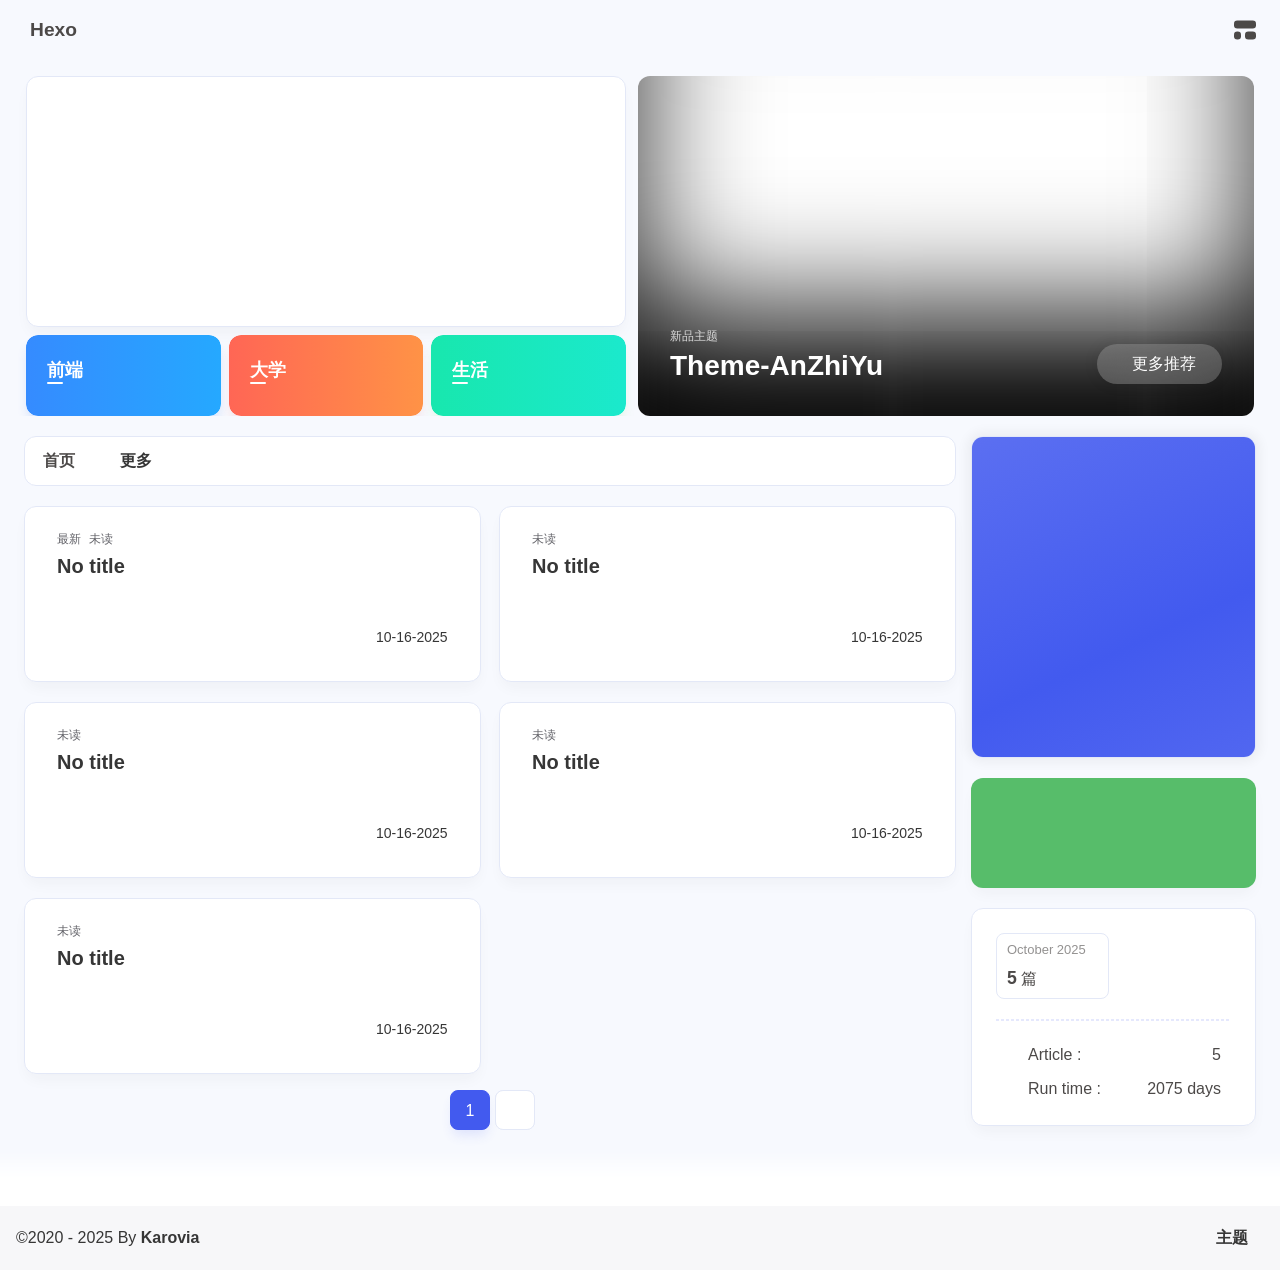
==== index.html @ 2fe18205 "Site updated: 2025-10-16 21:02:47" ====
<!DOCTYPE html><html lang="en" data-theme="light"><head><meta charset="UTF-8"><meta http-equiv="X-UA-Compatible" content="IE=edge"><meta name="viewport" content="width=device-width, initial-scale=1.0, user-scalable=no"><title>Hexo</title><meta name="author" content="Karovia"><meta name="copyright" content="Karovia"><meta name="format-detection" content="telephone=no"><meta name="theme-color" content="#f7f9fe"><meta name="mobile-web-app-capable" content="yes"><meta name="apple-touch-fullscreen" content="yes"><meta name="apple-mobile-web-app-title" content="Hexo"><meta name="application-name" content="Hexo"><meta name="apple-mobile-web-app-capable" content="yes"><meta name="apple-mobile-web-app-status-bar-style" content="#f7f9fe"><meta property="og:type" content="website"><meta property="og:title" content="Hexo"><meta property="og:url" content="http://example.com/index.html"><meta property="og:site_name" content="Hexo"><meta property="og:description"><meta property="og:locale" content="en"><meta property="og:image" content="https://bu.dusays.com/2023/04/27/64496e511b09c.jpg"><meta property="article:author" content="Karovia"><meta property="article:tag"><meta name="twitter:card" content="summary"><meta name="twitter:image" content="https://bu.dusays.com/2023/04/27/64496e511b09c.jpg"><meta name="description"><link rel="shortcut icon" href="/favicon.ico"><link rel="canonical" href="http://example.com/"><link rel="preconnect" href="//cdn.cbd.int"/><meta name="google-site-verification" content="xxx"/><meta name="baidu-site-verification" content="code-xxx"/><meta name="msvalidate.01" content="xxx"/><link rel="stylesheet" href="/css/index.css"><link rel="stylesheet" href="https://cdn.cbd.int/node-snackbar@0.1.16/dist/snackbar.min.css" media="print" onload="this.media='all'"><link rel="stylesheet" href="https://cdn.cbd.int/@fancyapps/ui@5.0.28/dist/fancybox/fancybox.css" media="print" onload="this.media='all'"><script>const GLOBAL_CONFIG = {
  linkPageTop: undefined,
  peoplecanvas: {"enable":true,"img":"https://upload-bbs.miyoushe.com/upload/2024/07/27/125766904/ba62475f396df9de3316a08ed9e65d86_5680958632268053399..png"},
  postHeadAiDescription: {"enable":true,"gptName":"AnZhiYu","mode":"local","switchBtn":false,"btnLink":"https://afdian.net/item/886a79d4db6711eda42a52540025c377","randomNum":3,"basicWordCount":1000,"key":"xxxx","Referer":"https://xx.xx/"},
  diytitle: {"enable":true,"leaveTitle":"w(ﾟДﾟ)w 不要走！再看看嘛！","backTitle":"♪(^∇^*)欢迎肥来！"},
  LA51: undefined,
  greetingBox: undefined,
  twikooEnvId: '',
  commentBarrageConfig:undefined,
  music_page_default: "nav_music",
  root: '/',
  preloader: {"source":3},
  friends_vue_info: undefined,
  navMusic: true,
  mainTone: undefined,
  authorStatus: undefined,
  algolia: undefined,
  localSearch: undefined,
  translate: {"defaultEncoding":2,"translateDelay":0,"msgToTraditionalChinese":"繁","msgToSimplifiedChinese":"简","rightMenuMsgToTraditionalChinese":"转为繁体","rightMenuMsgToSimplifiedChinese":"转为简体"},
  noticeOutdate: undefined,
  highlight: {"plugin":"highlight.js","highlightCopy":true,"highlightLang":true,"highlightHeightLimit":330},
  copy: {
    success: 'Copy successfully',
    error: 'Copy error',
    noSupport: 'The browser does not support'
  },
  relativeDate: {
    homepage: false,
    simplehomepage: true,
    post: false
  },
  runtime: 'days',
  date_suffix: {
    just: 'Just',
    min: 'minutes ago',
    hour: 'hours ago',
    day: 'days ago',
    month: 'months ago'
  },
  copyright: {"copy":true,"copyrightEbable":false,"limitCount":50,"languages":{"author":"Author: Karovia","link":"Link: ","source":"Source: Hexo","info":"Copyright is owned by the author. For commercial reprints, please contact the author for authorization. For non-commercial reprints, please indicate the source.","copySuccess":"Copy success, copy and reprint please mark the address of this article"}},
  lightbox: 'fancybox',
  Snackbar: {"chs_to_cht":"Traditional Chinese Activated Manually","cht_to_chs":"Simplified Chinese Activated Manually","day_to_night":"Dark Mode Activated Manually","night_to_day":"Light Mode Activated Manually","bgLight":"#425AEF","bgDark":"#1f1f1f","position":"top-center"},
  source: {
    justifiedGallery: {
      js: 'https://cdn.cbd.int/flickr-justified-gallery@2.1.2/dist/fjGallery.min.js',
      css: 'https://cdn.cbd.int/flickr-justified-gallery@2.1.2/dist/fjGallery.css'
    }
  },
  isPhotoFigcaption: false,
  islazyload: true,
  isAnchor: false,
  shortcutKey: undefined,
  autoDarkmode: true
}</script><script id="config-diff">var GLOBAL_CONFIG_SITE = {
  configTitle: 'Hexo',
  title: 'Hexo',
  postAI: '',
  pageFillDescription: '',
  isPost: false,
  isHome: true,
  isHighlightShrink: false,
  isToc: false,
  postUpdate: '2025-10-16 21:02:41',
  postMainColor: '',
}</script><noscript><style type="text/css">
  #nav {
    opacity: 1
  }
  .justified-gallery img {
    opacity: 1
  }

  #recent-posts time,
  #post-meta time {
    display: inline !important
  }
</style></noscript><script>(win=>{
      win.saveToLocal = {
        set: (key, value, ttl) => {
          if (ttl === 0) return
          const now = Date.now()
          const expiry = now + ttl * 86400000
          const item = {
            value,
            expiry
          }
          localStorage.setItem(key, JSON.stringify(item))
        },
      
        get: key => {
          const itemStr = localStorage.getItem(key)
      
          if (!itemStr) {
            return undefined
          }
          const item = JSON.parse(itemStr)
          const now = Date.now()
      
          if (now > item.expiry) {
            localStorage.removeItem(key)
            return undefined
          }
          return item.value
        }
      }
    
      win.getScript = (url, attr = {}) => new Promise((resolve, reject) => {
        const script = document.createElement('script')
        script.src = url
        script.async = true
        script.onerror = reject
        script.onload = script.onreadystatechange = function() {
          const loadState = this.readyState
          if (loadState && loadState !== 'loaded' && loadState !== 'complete') return
          script.onload = script.onreadystatechange = null
          resolve()
        }

        Object.keys(attr).forEach(key => {
          script.setAttribute(key, attr[key])
        })

        document.head.appendChild(script)
      })
    
      win.getCSS = (url, id = false) => new Promise((resolve, reject) => {
        const link = document.createElement('link')
        link.rel = 'stylesheet'
        link.href = url
        if (id) link.id = id
        link.onerror = reject
        link.onload = link.onreadystatechange = function() {
          const loadState = this.readyState
          if (loadState && loadState !== 'loaded' && loadState !== 'complete') return
          link.onload = link.onreadystatechange = null
          resolve()
        }
        document.head.appendChild(link)
      })
    
      win.activateDarkMode = () => {
        document.documentElement.setAttribute('data-theme', 'dark')
        if (document.querySelector('meta[name="theme-color"]') !== null) {
          document.querySelector('meta[name="theme-color"]').setAttribute('content', '#18171d')
        }
      }
      win.activateLightMode = () => {
        document.documentElement.setAttribute('data-theme', 'light')
        if (document.querySelector('meta[name="theme-color"]') !== null) {
          document.querySelector('meta[name="theme-color"]').setAttribute('content', '#f7f9fe')
        }
      }
      const t = saveToLocal.get('theme')
    
          const isDarkMode = window.matchMedia('(prefers-color-scheme: dark)').matches
          const isLightMode = window.matchMedia('(prefers-color-scheme: light)').matches
          const isNotSpecified = window.matchMedia('(prefers-color-scheme: no-preference)').matches
          const hasNoSupport = !isDarkMode && !isLightMode && !isNotSpecified

          if (t === undefined) {
            if (isLightMode) activateLightMode()
            else if (isDarkMode) activateDarkMode()
            else if (isNotSpecified || hasNoSupport) {
              const now = new Date()
              const hour = now.getHours()
              const isNight = hour <= 6 || hour >= 18
              isNight ? activateDarkMode() : activateLightMode()
            }
            window.matchMedia('(prefers-color-scheme: dark)').addListener(e => {
              if (saveToLocal.get('theme') === undefined) {
                e.matches ? activateDarkMode() : activateLightMode()
              }
            })
          } else if (t === 'light') activateLightMode()
          else activateDarkMode()
        
      const asideStatus = saveToLocal.get('aside-status')
      if (asideStatus !== undefined) {
        if (asideStatus === 'hide') {
          document.documentElement.classList.add('hide-aside')
        } else {
          document.documentElement.classList.remove('hide-aside')
        }
      }
    
      const detectApple = () => {
        if(/iPad|iPhone|iPod|Macintosh/.test(navigator.userAgent)){
          document.documentElement.classList.add('apple')
        }
      }
      detectApple()
    })(window)</script><meta name="generator" content="Hexo 8.0.0"></head><body data-type="anzhiyu"><div id="web_bg"></div><div id="an_music_bg"></div><div id="loading-box" onclick="document.getElementById(&quot;loading-box&quot;).classList.add(&quot;loaded&quot;)"><div class="loading-bg"><img class="loading-img nolazyload" alt="加载头像" src="https://npm.elemecdn.com/anzhiyu-blog-static@1.0.4/img/avatar.jpg"/><div class="loading-image-dot"></div></div></div><script>const preloader = {
  endLoading: () => {
    document.getElementById('loading-box').classList.add("loaded");
  },
  initLoading: () => {
    document.getElementById('loading-box').classList.remove("loaded")
  }
}
window.addEventListener('load',()=> { preloader.endLoading() })
setTimeout(function(){preloader.endLoading();},10000)

if (true) {
  document.addEventListener('pjax:send', () => { preloader.initLoading() })
  document.addEventListener('pjax:complete', () => { preloader.endLoading() })
}</script><link rel="stylesheet" href="https://cdn.cbd.int/anzhiyu-theme-static@1.1.10/progress_bar/progress_bar.css"/><script async="async" src="https://cdn.cbd.int/pace-js@1.2.4/pace.min.js" data-pace-options="{ &quot;restartOnRequestAfter&quot;:false,&quot;eventLag&quot;:false}"></script><div class="page" id="body-wrap"><header class="not-top-img" id="page-header"><nav id="nav"><div id="nav-group"><span id="blog_name"><a id="site-name" href="/" accesskey="h"><div class="title">Hexo</div><i class="anzhiyufont anzhiyu-icon-house-chimney"></i></a></span><div class="mask-name-container"><div id="name-container"><a id="page-name" href="javascript:anzhiyu.scrollToDest(0, 500)">PAGE_NAME</a></div></div><div id="menus"></div><div id="nav-right"><div class="nav-button" id="randomPost_button"><a class="site-page" onclick="toRandomPost()" title="随机前往一个文章" href="javascript:void(0);"><i class="anzhiyufont anzhiyu-icon-dice"></i></a></div><input id="center-console" type="checkbox"/><label class="widget" for="center-console" title="中控台" onclick="anzhiyu.switchConsole();"><i class="left"></i><i class="widget center"></i><i class="widget right"></i></label><div id="console"><div class="console-card-group-reward"><ul class="reward-all console-card"><li class="reward-item"><a href="https://npm.elemecdn.com/anzhiyu-blog@1.1.6/img/post/common/qrcode-weichat.png" target="_blank"><img class="post-qr-code-img" alt="微信" src= "[data-uri]" onerror="this.onerror=null,this.src=&quot;/img/404.jpg&quot;" data-lazy-src="https://npm.elemecdn.com/anzhiyu-blog@1.1.6/img/post/common/qrcode-weichat.png"/></a><div class="post-qr-code-desc">微信</div></li><li class="reward-item"><a href="https://npm.elemecdn.com/anzhiyu-blog@1.1.6/img/post/common/qrcode-alipay.png" target="_blank"><img class="post-qr-code-img" alt="支付宝" src= "[data-uri]" onerror="this.onerror=null,this.src=&quot;/img/404.jpg&quot;" data-lazy-src="https://npm.elemecdn.com/anzhiyu-blog@1.1.6/img/post/common/qrcode-alipay.png"/></a><div class="post-qr-code-desc">支付宝</div></li></ul></div><div class="console-card-group"><div class="console-card-group-left"><div class="console-card" id="card-newest-comments"><div class="card-content"><div class="author-content-item-tips">互动</div><span class="author-content-item-title"> Newest Comments</span></div><div class="aside-list"><span>loading...</span></div></div></div><div class="console-card-group-right"><div class="console-card tags"><div class="card-content"><div class="author-content-item-tips">兴趣点</div><span class="author-content-item-title">寻找你感兴趣的领域</span></div></div><div class="console-card history"><div class="item-headline"><i class="anzhiyufont anzhiyu-icon-box-archiv"></i><span>文章</span></div><div class="card-archives"><div class="item-headline"><i class="anzhiyufont anzhiyu-icon-archive"></i><span>Archives</span></div><ul class="card-archive-list"><li class="card-archive-list-item"><a class="card-archive-list-link" href="/archives/2025/10/"><span class="card-archive-list-date">October 2025</span><div class="card-archive-list-count-group"><span class="card-archive-list-count">5</span><span>篇</span></div></a></li></ul></div><hr/></div></div></div><div class="button-group"><div class="console-btn-item"><a class="darkmode_switchbutton" title="显示模式切换" href="javascript:void(0);"><i class="anzhiyufont anzhiyu-icon-moon"></i></a></div><div class="console-btn-item" id="consoleHideAside" onclick="anzhiyu.hideAsideBtn()" title="边栏显示控制"><a class="asideSwitch"><i class="anzhiyufont anzhiyu-icon-arrows-left-right"></i></a></div><div class="console-btn-item" id="consoleMusic" onclick="anzhiyu.musicToggle()" title="音乐开关"><a class="music-switch"><i class="anzhiyufont anzhiyu-icon-music"></i></a></div></div><div class="console-mask" onclick="anzhiyu.hideConsole()" href="javascript:void(0);"></div></div><div class="nav-button" id="nav-totop"><a class="totopbtn" href="javascript:void(0);"><i class="anzhiyufont anzhiyu-icon-arrow-up"></i><span id="percent" onclick="anzhiyu.scrollToDest(0,500)">0</span></a></div><div id="toggle-menu"><a class="site-page" href="javascript:void(0);" title="切换"><i class="anzhiyufont anzhiyu-icon-bars"></i></a></div></div></div></nav></header><main id="blog-container"><div id="home_top"><div class="swiper_container_card" style="height: auto;width: 100%"><div id="bannerGroup"><div id="random-banner"><canvas id="peoplecanvas"></canvas><a id="random-hover" href="javascript:toRandomPost()"><i class="anzhiyufont anzhiyu-icon-paper-plane"></i><div class="bannerText">随便逛逛<i class="anzhiyufont anzhiyu-icon-arrow-right"></i></div></a></div><div class="categoryGroup"><div class="categoryItem" style="box-shadow:var(--anzhiyu-shadow-blue)"><a class="categoryButton blue" href="/categories/%E5%89%8D%E7%AB%AF%E5%BC%80%E5%8F%91/"><span class="categoryButtonText">前端</span><i class="anzhiyufont anzhiyu-icon-dove"></i></a></div><div class="categoryItem" style="box-shadow:var(--anzhiyu-shadow-red)"><a class="categoryButton red" href="/categories/%E5%A4%A7%E5%AD%A6%E7%94%9F%E6%B6%AF/"><span class="categoryButtonText">大学</span><i class="anzhiyufont anzhiyu-icon-fire"></i></a></div><div class="categoryItem" style="box-shadow:var(--anzhiyu-shadow-green)"><a class="categoryButton green" href="/categories/%E7%94%9F%E6%B4%BB%E6%97%A5%E5%B8%B8/"><span class="categoryButtonText">生活</span><i class="anzhiyufont anzhiyu-icon-book"></i></a></div></div></div><div class="topGroup"><div class="recent-post-item" onclick="pjax.loadUrl(&quot;/2025/10/16/Linux%E5%91%BD%E4%BB%A4/&quot;)"><div class="post_cover left_radius"><a href="2025/10/16/Linux命令/" title=""><span class="recent-post-top-text">荐</span><img class="post_bg" onerror="this.onerror=null;this.src='/img/404.jpg'" alt="cover"></a></div><div class="recent-post-info"><a class="article-title" href="2025/10/16/Linux命令/" title=""></a></div></div><div class="recent-post-item" onclick="pjax.loadUrl(&quot;/2025/10/16/Typora%E4%BD%BF%E7%94%A8%E6%8C%87%E5%8D%97%EF%BC%88Markdown%E8%AF%AD%E6%B3%95%EF%BC%89/&quot;)"><div class="post_cover left_radius"><a href="2025/10/16/Typora使用指南（Markdown语法）/" title=""><span class="recent-post-top-text">荐</span><img class="post_bg" onerror="this.onerror=null;this.src='/img/404.jpg'" alt="cover"></a></div><div class="recent-post-info"><a class="article-title" href="2025/10/16/Typora使用指南（Markdown语法）/" title=""></a></div></div><div class="recent-post-item" onclick="pjax.loadUrl(&quot;/2025/10/16/git%E7%9A%84%E4%BD%BF%E7%94%A8/&quot;)"><div class="post_cover left_radius"><a href="2025/10/16/git的使用/" title=""><span class="recent-post-top-text">荐</span><img class="post_bg" onerror="this.onerror=null;this.src='/img/404.jpg'" alt="cover"></a></div><div class="recent-post-info"><a class="article-title" href="2025/10/16/git的使用/" title=""></a></div></div><div class="recent-post-item" onclick="pjax.loadUrl(&quot;/2025/10/16/Win11%20%E5%AE%89%E8%A3%85%20WSL%20%E5%92%8C%20Ubuntu%E6%97%B6%E8%B8%A9%E7%9A%84%E5%9D%91/&quot;)"><div class="post_cover left_radius"><a href="2025/10/16/Win11 安装 WSL 和 Ubuntu时踩的坑/" title=""><span class="recent-post-top-text">荐</span><img class="post_bg" onerror="this.onerror=null;this.src='/img/404.jpg'" alt="cover"></a></div><div class="recent-post-info"><a class="article-title" href="2025/10/16/Win11 安装 WSL 和 Ubuntu时踩的坑/" title=""></a></div></div><div class="recent-post-item" onclick="pjax.loadUrl(&quot;/2025/10/16/%E4%BB%A3%E7%90%86%E5%92%8C%E8%B0%B7%E6%AD%8C%E8%B4%A6%E5%8F%B7%E6%B3%A8%E5%86%8C/&quot;)"><div class="post_cover left_radius"><a href="2025/10/16/代理和谷歌账号注册/" title=""><span class="recent-post-top-text">荐</span><img class="post_bg" onerror="this.onerror=null;this.src='/img/404.jpg'" alt="cover"></a></div><div class="recent-post-info"><a class="article-title" href="2025/10/16/代理和谷歌账号注册/" title=""></a></div></div><a class="todayCard" id="todayCard" target="_blank" rel="noopener" href="https://docs.anheyu.com/" style="z-index: 1;"><div class="todayCard-info"><div class="todayCard-tips">新品主题</div><div class="todayCard-title">Theme-AnZhiYu</div></div><img class="todayCard-cover" src= "[data-uri]" onerror="this.onerror=null,this.src=&quot;/img/404.jpg&quot;" data-lazy-src="https://bu.dusays.com/2023/05/13/645fa3cf90d70.webp" onerror="this.onerror=null;this.src='/img/404.jpg'" alt="封面"><div class="banner-button-group"><div class="banner-button" onclick="event.stopPropagation();event.preventDefault();anzhiyu.hideTodayCard();"><i class="anzhiyufont anzhiyu-icon-arrow-circle-right"></i><span class="banner-button-text">更多推荐</span></div></div></a></div><link rel="stylesheet"></div></div><div class="layout" id="content-inner"><div class="recent-posts" id="recent-posts"><div id="categoryBar"><div class="category-bar" id="category-bar"><div id="catalog-bar"><div id="catalog-list"><div class="catalog-list-item" id="首页"><a href="/">首页</a></div></div><div class="category-bar-next" id="category-bar-next" onclick="anzhiyu.scrollCategoryBarToRight()"><i class="anzhiyufont anzhiyu-icon-angle-double-right"></i></div><a class="catalog-more" href="/categories/">更多</a></div></div></div><div class="recent-post-item lastestpost-item" onclick="pjax.loadUrl('/2025/10/16/%E4%BB%A3%E7%90%86%E5%92%8C%E8%B0%B7%E6%AD%8C%E8%B4%A6%E5%8F%B7%E6%B3%A8%E5%86%8C/')"><div class="recent-post-info no-cover"><div class="recent-post-info-top"><div class="recent-post-info-top-tips"><span class="newPost">最新</span><a class="unvisited-post" href="/2025/10/16/%E4%BB%A3%E7%90%86%E5%92%8C%E8%B0%B7%E6%AD%8C%E8%B4%A6%E5%8F%B7%E6%B3%A8%E5%86%8C/" title="No title">未读</a></div><a class="article-title" href="/2025/10/16/%E4%BB%A3%E7%90%86%E5%92%8C%E8%B0%B7%E6%AD%8C%E8%B4%A6%E5%8F%B7%E6%B3%A8%E5%86%8C/" title="No title">No title</a></div><div class="article-meta-wrap"><span class="post-meta-date"><i class="anzhiyufont anzhiyu-icon-calendar-days" style="font-size: 15px; display:none"></i><span class="article-meta-label">Created</span><time datetime="2025-10-16T06:54:33.301Z" title="Created 2025-10-16 14:54:33" time="2025-10-16 14:54:33">2025-10-16</time><time class="time_hidden" datetime="2025-10-16T07:04:25.660Z" title="Updated 2025-10-16 15:04:25" time="2025-10-16 15:04:25">2025-10-16</time></span></div><div class="content">
代理和谷歌账号注册

代理和谷歌账号注册如何使用代理
先打开丛雨云，注册完成之后点击商店
丛雨云链接
推荐购买几乎不限时间流量包
购买之后等一会，然后你会看到这个链接
先复制，后面有用
下载Clash VergeClash Verge下载
下载完成安装即可，版本选择这个

安装后打开

依次按照图中操作

把你丛雨云的订阅链接粘贴上去，点击保存就行，更新间隔设置5分钟，类型Remote
然后点开设置把系统代理打开（使用的时候打开，不用的时候关闭）

一定记得关，不然连不上网

用的时候订阅点一下，然后去代理选择节点就行，平时用点个自动选择就ok
谷歌账号注册注意谷歌账号注册的时候有一定概率发生中国手机号不可用的情况
本人建议注册的时候创建一个Gmail(谷歌邮箱)
Google

点这里注册，一步一步跟着来就行
</div></div></div><div class="recent-post-item" onclick="pjax.loadUrl('/2025/10/16/Win11%20%E5%AE%89%E8%A3%85%20WSL%20%E5%92%8C%20Ubuntu%E6%97%B6%E8%B8%A9%E7%9A%84%E5%9D%91/')"><div class="recent-post-info no-cover"><div class="recent-post-info-top"><div class="recent-post-info-top-tips"><a class="unvisited-post" href="/2025/10/16/Win11%20%E5%AE%89%E8%A3%85%20WSL%20%E5%92%8C%20Ubuntu%E6%97%B6%E8%B8%A9%E7%9A%84%E5%9D%91/" title="No title">未读</a></div><a class="article-title" href="/2025/10/16/Win11%20%E5%AE%89%E8%A3%85%20WSL%20%E5%92%8C%20Ubuntu%E6%97%B6%E8%B8%A9%E7%9A%84%E5%9D%91/" title="No title">No title</a></div><div class="article-meta-wrap"><span class="post-meta-date"><i class="anzhiyufont anzhiyu-icon-calendar-days" style="font-size: 15px; display:none"></i><span class="article-meta-label">Created</span><time datetime="2025-10-16T06:54:33.298Z" title="Created 2025-10-16 14:54:33" time="2025-10-16 14:54:33">2025-10-16</time><time class="time_hidden" datetime="2025-10-16T07:04:05.838Z" title="Updated 2025-10-16 15:04:05" time="2025-10-16 15:04:05">2025-10-16</time></span></div><div class="content">
win11安装WSL和Ubuntu时踩的坑

Win11 安装 WSL 和 Ubuntu时踩的坑WSL更新报错如果遇到 WSL 更新报错This Update only applies to machines with the Windows Subsystem for Linux
可参考以下文档

Ubuntu 密码忘记了或者没有设置密码1.首先关闭正在运行的Ubuntu或者是Powershell
2.再次打开Powershell 输入wsl -u root 以管理员身份登录Ubuntu
3.输入passwd 用户名并按照提示输入新密码并确认 
4.重启Powershell 输入wsl接着输入sudo su 输入密码检查是否可用

提示：第3步一定要输入用户名，不然会导致改密码无效
ubuntu的用户名首字母不能大写，大写会报错

[参考帖子](https://www.oryoy.com/news/jie-jue-windows-zi-xi-tong-ubuntu-wang-ji-mi-ma-wen-ti-zhong-zhi-bu-zhou-xiang-jie.html#:~:te ...</div></div></div><div class="recent-post-item" onclick="pjax.loadUrl('/2025/10/16/Typora%E4%BD%BF%E7%94%A8%E6%8C%87%E5%8D%97%EF%BC%88Markdown%E8%AF%AD%E6%B3%95%EF%BC%89/')"><div class="recent-post-info no-cover"><div class="recent-post-info-top"><div class="recent-post-info-top-tips"><a class="unvisited-post" href="/2025/10/16/Typora%E4%BD%BF%E7%94%A8%E6%8C%87%E5%8D%97%EF%BC%88Markdown%E8%AF%AD%E6%B3%95%EF%BC%89/" title="No title">未读</a></div><a class="article-title" href="/2025/10/16/Typora%E4%BD%BF%E7%94%A8%E6%8C%87%E5%8D%97%EF%BC%88Markdown%E8%AF%AD%E6%B3%95%EF%BC%89/" title="No title">No title</a></div><div class="article-meta-wrap"><span class="post-meta-date"><i class="anzhiyufont anzhiyu-icon-calendar-days" style="font-size: 15px; display:none"></i><span class="article-meta-label">Created</span><time datetime="2025-10-16T06:54:33.296Z" title="Created 2025-10-16 14:54:33" time="2025-10-16 14:54:33">2025-10-16</time><time class="time_hidden" datetime="2025-10-16T07:03:18.689Z" title="Updated 2025-10-16 15:03:18" time="2025-10-16 15:03:18">2025-10-16</time></span></div><div class="content">
Typora使用指南（Markdown语法)

Typora使用指南（Markdown语法）标题你可以使用#＋空格＋语句来达到标题的效果，#越多，字体越小，例如:
This is a testThis is a testThis is a testThis is a testThis is a testThis is a test最多使用6个#，6个以上就没有效果了，例如
####### This is a test
结尾按回车的时候没有任何效果
字体字体有三种，斜体，粗体，粗斜体,使用方法很简单，只需要在一段内容前后加上*或者_，前后各加一个代表斜体，各加两个代表粗体，各加三个代表粗斜体，当然你还可以通过快捷键快速使用它
   加粗的快捷键是Ctrl + B
   斜体的快捷键是Ctrl + I
换行Markdown有三种换行方式，分别是一下三种
1.直接在一句话后面敲两个空格
2.在两句话中间加上一个空行
3.如果你在编辑的时候，想让一行文字在显示的时候换行，就在中间加上&lt;br+&#x2F;&gt;(真正用的时候需要把加号去掉)
你好！我是XXX
引用Markdown中的引 ...</div></div></div><div class="recent-post-item" onclick="pjax.loadUrl('/2025/10/16/Linux%E5%91%BD%E4%BB%A4/')"><div class="recent-post-info no-cover"><div class="recent-post-info-top"><div class="recent-post-info-top-tips"><a class="unvisited-post" href="/2025/10/16/Linux%E5%91%BD%E4%BB%A4/" title="No title">未读</a></div><a class="article-title" href="/2025/10/16/Linux%E5%91%BD%E4%BB%A4/" title="No title">No title</a></div><div class="article-meta-wrap"><span class="post-meta-date"><i class="anzhiyufont anzhiyu-icon-calendar-days" style="font-size: 15px; display:none"></i><span class="article-meta-label">Created</span><time datetime="2025-10-16T06:54:33.294Z" title="Created 2025-10-16 14:54:33" time="2025-10-16 14:54:33">2025-10-16</time><time class="time_hidden" datetime="2025-10-16T07:02:02.023Z" title="Updated 2025-10-16 15:02:02" time="2025-10-16 15:02:02">2025-10-16</time></span></div><div class="content">
linux命令

Linux基本命令的使用与Shell脚本编程大纲
Linux命令

文件和目录操作命令
ls
cd
pwd


文本文件的阅读编辑命令
cat&#x2F;tail&#x2F;head
less&#x2F;more
nano&#x2F;vim


文件属性命令
file
whereis


打印命令
echo

shell脚本编程

第一部分：Linux基本命令ls作用:列出当前目录下的所有文件
ls的参数-l  列出文件属性 
-a 列出隐藏文件
-la 列出隐藏文件和属性
ll等于ls -l
cd作用：进入目录
语法:   进入目录  cd 目录名
​            返回上一级目录 cd ..
​            返回上级目录的上级目录 cd ..&#x2F;..
​            进入前一个目录 cd -
pwd作用:  打印当前路径
cat作用:  读取文本文件的内容
语法: cat 文件名

tips：在linux中可以按tap键自动补全内容
按小键盘上下键可以使用选择上一个命令

head作用:  读取文本文件的开头
语法: head ...</div></div></div><div class="recent-post-item" onclick="pjax.loadUrl('/2025/10/16/git%E7%9A%84%E4%BD%BF%E7%94%A8/')"><div class="recent-post-info no-cover"><div class="recent-post-info-top"><div class="recent-post-info-top-tips"><a class="unvisited-post" href="/2025/10/16/git%E7%9A%84%E4%BD%BF%E7%94%A8/" title="No title">未读</a></div><a class="article-title" href="/2025/10/16/git%E7%9A%84%E4%BD%BF%E7%94%A8/" title="No title">No title</a></div><div class="article-meta-wrap"><span class="post-meta-date"><i class="anzhiyufont anzhiyu-icon-calendar-days" style="font-size: 15px; display:none"></i><span class="article-meta-label">Created</span><time datetime="2025-10-16T06:54:33.292Z" title="Created 2025-10-16 14:54:33" time="2025-10-16 14:54:33">2025-10-16</time><time class="time_hidden" datetime="2025-10-16T07:01:34.779Z" title="Updated 2025-10-16 15:01:34" time="2025-10-16 15:01:34">2025-10-16</time></span></div><div class="content">
git的使用

Git的基本使用如何判断Git是否安装成功打开Windows Powershell输入 Git -v
如果出现版本号则Git 已经安装成功
Git的基本使用
先在gitee等平台建立一个新的仓库

本地创建一个仓库目录并在仓库目录下按shift+鼠标右键打开命令行

设置Git的全局账号

git config –global user.name “此处填你的Gitee用户名”
git config –global user.email “此处填你Gitee账号绑定的邮箱”


新建文件夹

mkdir 仓库名


进入文件夹

cd 仓库名


初始化文件夹

git init 


在这个文件夹下新建一个README.md文件

将该文件添加到git（此时只是添加，后面用命令推到Gitee）

git add README.md    ——这里也可以是其它文件名


提交文件

git commit -m “提交备注，可以随便写”


添加远程地址

git remote add origin 你仓库的地址


推送至Gitee

git push -u orig ...</div></div></div><nav id="pagination"><div class="pagination"><span class="page-number current">1</span><div class="toPageGroup"><input id="toPageText" oninput="value=value.replace(/[^0-9]/g,'')" maxlength="3" onkeyup="this.value=this.value.replace(/[^u4e00-u9fa5w]/g,'')" aria-label="toPage"><a id="toPageButton" onclick="anzhiyu.toPage()"><i class="anzhiyufont anzhiyu-icon-angles-right" style="font-weight: inherit; font-size: 1rem;"></i></a></div></div></nav></div><div class="aside-content" id="aside-content"><div class="card-widget card-info"><div class="card-content"><div class="author-info-avatar"><img class="avatar-img" src= "[data-uri]" onerror="this.onerror=null,this.src=&quot;/img/404.jpg&quot;" data-lazy-src="https://bu.dusays.com/2023/04/27/64496e511b09c.jpg" onerror="this.onerror=null;this.src='/img/friend_404.gif'" alt="avatar"/></div><div class="author-info__description"></div></div></div><div class="card-widget anzhiyu-right-widget" id="card-wechat" onclick="null"><div id="flip-wrapper"><div id="flip-content"><div class="face" style="background: url(https://bu.dusays.com/2023/01/13/63c02edf44033.png) center center / 100% no-repeat"></div><div class="back face" style="background: url(https://bu.dusays.com/2023/05/13/645fa415e8694.png) center center / 100% no-repeat"></div></div></div></div><div class="sticky_layout"><div class="card-widget"><div class="card-archives"><div class="item-headline"><i class="anzhiyufont anzhiyu-icon-archive"></i><span>Archives</span></div><ul class="card-archive-list"><li class="card-archive-list-item"><a class="card-archive-list-link" href="/archives/2025/10/"><span class="card-archive-list-date">October 2025</span><div class="card-archive-list-count-group"><span class="card-archive-list-count">5</span><span>篇</span></div></a></li></ul></div><hr/><div class="card-webinfo"><div class="item-headline"><i class="anzhiyufont anzhiyu-icon-chart-line"></i><span>Info</span></div><div class="webinfo"><div class="webinfo-item"><div class="webinfo-item-title"><i class="anzhiyufont anzhiyu-icon-file-lines"></i><div class="item-name">Article :</div></div><div class="item-count">5</div></div><div class="webinfo-item"><div class="webinfo-item-title"><i class="anzhiyufont anzhiyu-icon-stopwatch"></i><div class="item-name">Run time :</div></div><div class="item-count" id="runtimeshow" data-publishDate="2021-03-31T16:00:00.000Z"><i class="anzhiyufont anzhiyu-icon-spinner anzhiyu-spin"></i></div></div></div></div></div></div></div></div></main><footer id="footer"><div id="footer-wrap"></div><div id="footer-bar"><div class="footer-bar-links"><div class="footer-bar-left"><div id="footer-bar-tips"><div class="copyright">&copy;2020 - 2025 By <a class="footer-bar-link" href="/" title="Karovia" target="_blank">Karovia</a></div></div><div id="footer-type-tips"></div></div><div class="footer-bar-right"><a class="footer-bar-link" target="_blank" rel="noopener" href="https://github.com/anzhiyu-c/hexo-theme-anzhiyu" title="主题">主题</a></div></div></div></footer></div><div id="sidebar"><div id="menu-mask"></div><div id="sidebar-menus"><div class="sidebar-site-data site-data is-center"><a href="/archives/" title="archive"><div class="headline">Articles</div><div class="length-num">5</div></a><a href="/tags/" title="tag"><div class="headline">Tags</div><div class="length-num">0</div></a><a href="/categories/" title="category"><div class="headline">Categories</div><div class="length-num">0</div></a></div><span class="sidebar-menu-item-title">Function</span><div class="sidebar-menu-item"><a class="darkmode_switchbutton menu-child" href="javascript:void(0);" title="Display Mode"><i class="anzhiyufont anzhiyu-icon-circle-half-stroke"></i><span>Display Mode</span></a></div><div class="back-menu-list-groups"><div class="back-menu-list-group"><div class="back-menu-list-title">网页</div><div class="back-menu-list"><a class="back-menu-item" target="_blank" rel="noopener" href="https://hexo.anheyu.com/" title="博客"><img class="back-menu-item-icon" src= "[data-uri]" onerror="this.onerror=null,this.src=&quot;/img/404.jpg&quot;" data-lazy-src="/img/favicon.ico" alt="博客"/><span class="back-menu-item-text">博客</span></a></div></div><div class="back-menu-list-group"><div class="back-menu-list-title">项目</div><div class="back-menu-list"><a class="back-menu-item" target="_blank" rel="noopener" href="https://image.anheyu.com/" title="安知鱼图床"><img class="back-menu-item-icon" src= "[data-uri]" onerror="this.onerror=null,this.src=&quot;/img/404.jpg&quot;" data-lazy-src="https://image.anheyu.com/favicon.ico" alt="安知鱼图床"/><span class="back-menu-item-text">安知鱼图床</span></a></div></div></div><span class="sidebar-menu-item-title">标签</span></div></div><div id="rightside"><div id="rightside-config-hide"><button id="translateLink" type="button" title="Switch Between Traditional Chinese And Simplified Chinese">繁</button><button id="darkmode" type="button" title="Switch Between Light And Dark Mode"><i class="anzhiyufont anzhiyu-icon-circle-half-stroke"></i></button><button id="hide-aside-btn" type="button" title="Toggle between single-column and double-column"><i class="anzhiyufont anzhiyu-icon-arrows-left-right"></i></button></div><div id="rightside-config-show"><button id="rightside-config" type="button" title="Setting"><i class="anzhiyufont anzhiyu-icon-gear"></i></button><button id="go-up" type="button" title="Back To Top"><i class="anzhiyufont anzhiyu-icon-arrow-up"></i></button></div></div><div id="nav-music"><a id="nav-music-hoverTips" onclick="anzhiyu.musicToggle()" accesskey="m">播放音乐</a><div id="console-music-bg"></div><meting-js id="8152976493" server="netease" type="playlist" mutex="true" preload="none" theme="var(--anzhiyu-main)" data-lrctype="0" order="random" volume="0.7"></meting-js></div><div id="rightMenu"><div class="rightMenu-group rightMenu-small"><div class="rightMenu-item" id="menu-backward"><i class="anzhiyufont anzhiyu-icon-arrow-left"></i></div><div class="rightMenu-item" id="menu-forward"><i class="anzhiyufont anzhiyu-icon-arrow-right"></i></div><div class="rightMenu-item" id="menu-refresh"><i class="anzhiyufont anzhiyu-icon-arrow-rotate-right" style="font-size: 1rem;"></i></div><div class="rightMenu-item" id="menu-top"><i class="anzhiyufont anzhiyu-icon-arrow-up"></i></div></div><div class="rightMenu-group rightMenu-line rightMenuPlugin"><div class="rightMenu-item" id="menu-copytext"><i class="anzhiyufont anzhiyu-icon-copy"></i><span>复制选中文本</span></div><div class="rightMenu-item" id="menu-pastetext"><i class="anzhiyufont anzhiyu-icon-paste"></i><span>粘贴文本</span></div><a class="rightMenu-item" id="menu-commenttext"><i class="anzhiyufont anzhiyu-icon-comment-medical"></i><span>引用到评论</span></a><div class="rightMenu-item" id="menu-newwindow"><i class="anzhiyufont anzhiyu-icon-window-restore"></i><span>新窗口打开</span></div><div class="rightMenu-item" id="menu-copylink"><i class="anzhiyufont anzhiyu-icon-link"></i><span>复制链接地址</span></div><div class="rightMenu-item" id="menu-copyimg"><i class="anzhiyufont anzhiyu-icon-images"></i><span>复制此图片</span></div><div class="rightMenu-item" id="menu-downloadimg"><i class="anzhiyufont anzhiyu-icon-download"></i><span>下载此图片</span></div><div class="rightMenu-item" id="menu-newwindowimg"><i class="anzhiyufont anzhiyu-icon-window-restore"></i><span>新窗口打开图片</span></div><div class="rightMenu-item" id="menu-search"><i class="anzhiyufont anzhiyu-icon-magnifying-glass"></i><span>站内搜索</span></div><div class="rightMenu-item" id="menu-searchBaidu"><i class="anzhiyufont anzhiyu-icon-magnifying-glass"></i><span>百度搜索</span></div><div class="rightMenu-item" id="menu-music-toggle"><i class="anzhiyufont anzhiyu-icon-play"></i><span>播放音乐</span></div><div class="rightMenu-item" id="menu-music-back"><i class="anzhiyufont anzhiyu-icon-backward"></i><span>切换到上一首</span></div><div class="rightMenu-item" id="menu-music-forward"><i class="anzhiyufont anzhiyu-icon-forward"></i><span>切换到下一首</span></div><div class="rightMenu-item" id="menu-music-playlist" onclick="window.open(&quot;https://y.qq.com/n/ryqq/playlist/8802438608&quot;, &quot;_blank&quot;);" style="display: none;"><i class="anzhiyufont anzhiyu-icon-radio"></i><span>查看所有歌曲</span></div><div class="rightMenu-item" id="menu-music-copyMusicName"><i class="anzhiyufont anzhiyu-icon-copy"></i><span>复制歌名</span></div></div><div class="rightMenu-group rightMenu-line rightMenuOther"><a class="rightMenu-item menu-link" id="menu-randomPost"><i class="anzhiyufont anzhiyu-icon-shuffle"></i><span>随便逛逛</span></a><a class="rightMenu-item menu-link" href="/categories/"><i class="anzhiyufont anzhiyu-icon-cube"></i><span>博客分类</span></a><a class="rightMenu-item menu-link" href="/tags/"><i class="anzhiyufont anzhiyu-icon-tags"></i><span>文章标签</span></a></div><div class="rightMenu-group rightMenu-line rightMenuOther"><a class="rightMenu-item" id="menu-copy" href="javascript:void(0);"><i class="anzhiyufont anzhiyu-icon-copy"></i><span>复制地址</span></a><a class="rightMenu-item" id="menu-commentBarrage" href="javascript:void(0);"><i class="anzhiyufont anzhiyu-icon-message"></i><span class="menu-commentBarrage-text">关闭热评</span></a><a class="rightMenu-item" id="menu-darkmode" href="javascript:void(0);"><i class="anzhiyufont anzhiyu-icon-circle-half-stroke"></i><span class="menu-darkmode-text">深色模式</span></a><a class="rightMenu-item" id="menu-translate" href="javascript:void(0);"><i class="anzhiyufont anzhiyu-icon-language"></i><span>轉為繁體</span></a></div></div><div id="rightmenu-mask"></div><div><script src="/js/utils.js"></script><script src="/js/main.js"></script><script src="/js/tw_cn.js"></script><script src="https://cdn.cbd.int/@fancyapps/ui@5.0.28/dist/fancybox/fancybox.umd.js"></script><script src="https://cdn.cbd.int/instant.page@5.2.0/instantpage.js" type="module"></script><script src="https://cdn.cbd.int/vanilla-lazyload@17.8.5/dist/lazyload.iife.min.js"></script><script src="https://cdn.cbd.int/node-snackbar@0.1.16/dist/snackbar.min.js"></script><canvas id="universe"></canvas><script async src="https://npm.elemecdn.com/anzhiyu-theme-static@1.0.0/dark/dark.js"></script><script>// 消除控制台打印
var HoldLog = console.log;
console.log = function () {};
let now1 = new Date();
queueMicrotask(() => {
  const Log = function () {
    HoldLog.apply(console, arguments);
  }; //在恢复前输出日志
  const grt = new Date("04/01/2021 00:00:00"); //此处修改你的建站时间或者网站上线时间
  now1.setTime(now1.getTime() + 250);
  const days = (now1 - grt) / 1000 / 60 / 60 / 24;
  const dnum = Math.floor(days);
  const ascll = [
    `欢迎使用安知鱼!`,
    `生活明朗, 万物可爱`,
    `
        
       █████╗ ███╗   ██╗███████╗██╗  ██╗██╗██╗   ██╗██╗   ██╗
      ██╔══██╗████╗  ██║╚══███╔╝██║  ██║██║╚██╗ ██╔╝██║   ██║
      ███████║██╔██╗ ██║  ███╔╝ ███████║██║ ╚████╔╝ ██║   ██║
      ██╔══██║██║╚██╗██║ ███╔╝  ██╔══██║██║  ╚██╔╝  ██║   ██║
      ██║  ██║██║ ╚████║███████╗██║  ██║██║   ██║   ╚██████╔╝
      ╚═╝  ╚═╝╚═╝  ╚═══╝╚══════╝╚═╝  ╚═╝╚═╝   ╚═╝    ╚═════╝
        
        `,
    "已上线",
    dnum,
    "天",
    "©2020 By 安知鱼 V1.6.15",
  ];
  const ascll2 = [`NCC2-036`, `调用前置摄像头拍照成功，识别为【小笨蛋】.`, `Photo captured: `, `🤪`];

  setTimeout(
    Log.bind(
      console,
      `\n%c${ascll[0]} %c ${ascll[1]} %c ${ascll[2]} %c${ascll[3]}%c ${ascll[4]}%c ${ascll[5]}\n\n%c ${ascll[6]}\n`,
      "color:#425AEF",
      "",
      "color:#425AEF",
      "color:#425AEF",
      "",
      "color:#425AEF",
      ""
    )
  );
  setTimeout(
    Log.bind(
      console,
      `%c ${ascll2[0]} %c ${ascll2[1]} %c \n${ascll2[2]} %c\n${ascll2[3]}\n`,
      "color:white; background-color:#4fd953",
      "",
      "",
      'background:url("https://npm.elemecdn.com/anzhiyu-blog@1.1.6/img/post/common/tinggge.gif") no-repeat;font-size:450%'
    )
  );

  setTimeout(Log.bind(console, "%c WELCOME %c 你好，小笨蛋.", "color:white; background-color:#4f90d9", ""));

  setTimeout(
    console.warn.bind(
      console,
      "%c ⚡ Powered by 安知鱼 %c 你正在访问 Karovia 的博客.",
      "color:white; background-color:#f0ad4e",
      ""
    )
  );

  setTimeout(Log.bind(console, "%c W23-12 %c 你已打开控制台.", "color:white; background-color:#4f90d9", ""));

  setTimeout(
    console.warn.bind(console, "%c S013-782 %c 你现在正处于监控中.", "color:white; background-color:#d9534f", "")
  );
});</script><script async src="/anzhiyu/random.js"></script><div class="js-pjax"><script>if (typeof gsap === "object") {
  getScript("/js/anzhiyu/people.js", {defer:true})
} else {
  getScript("https://cdn.cbd.int/anzhiyu-theme-static@1.0.0/gsap/gsap.min.js").then(()=>{
    getScript("/js/anzhiyu/people.js", {defer:true})
  });
}</script><input type="hidden" name="page-type" id="page-type" value="anzhiyu"></div><script>var visitorMail = "";
</script><script async data-pjax src="https://cdn.cbd.int/anzhiyu-theme-static@1.0.0/waterfall/waterfall.js"></script><script src="https://cdn.cbd.int/qrcodejs@1.0.0/qrcode.min.js"></script><link rel="stylesheet" href="https://cdn.cbd.int/anzhiyu-theme-static@1.1.9/icon/ali_iconfont_css.css"><link rel="stylesheet" href="https://cdn.cbd.int/anzhiyu-theme-static@1.0.0/aplayer/APlayer.min.css" media="print" onload="this.media='all'"><script src="https://cdn.cbd.int/anzhiyu-blog-static@1.0.1/js/APlayer.min.js"></script><script src="https://cdn.cbd.int/hexo-anzhiyu-music@1.0.1/assets/js/Meting2.min.js"></script><script src="https://cdn.cbd.int/pjax@0.2.8/pjax.min.js"></script><script>let pjaxSelectors = ["head > title","#config-diff","#body-wrap","#rightside-config-hide","#rightside-config-show",".js-pjax"]
var pjax = new Pjax({
  elements: 'a:not([target="_blank"])',
  selectors: pjaxSelectors,
  cacheBust: false,
  analytics: false,
  scrollRestoration: false
})

document.addEventListener('pjax:send', function () {
  // removeEventListener scroll 
  anzhiyu.removeGlobalFnEvent('pjax')
  anzhiyu.removeGlobalFnEvent('themeChange')

  document.getElementById('rightside').classList.remove('rightside-show')
  
  if (window.aplayers) {
    for (let i = 0; i < window.aplayers.length; i++) {
      if (!window.aplayers[i].options.fixed) {
        window.aplayers[i].destroy()
      }
    }
  }

  typeof typed === 'object' && typed.destroy()

  //reset readmode
  const $bodyClassList = document.body.classList
  $bodyClassList.contains('read-mode') && $bodyClassList.remove('read-mode')
})

document.addEventListener('pjax:complete', function () {
  window.refreshFn()

  document.querySelectorAll('script[data-pjax]').forEach(item => {
    const newScript = document.createElement('script')
    const content = item.text || item.textContent || item.innerHTML || ""
    Array.from(item.attributes).forEach(attr => newScript.setAttribute(attr.name, attr.value))
    newScript.appendChild(document.createTextNode(content))
    item.parentNode.replaceChild(newScript, item)
  })

  GLOBAL_CONFIG.islazyload && window.lazyLoadInstance.update()

  typeof panguInit === 'function' && panguInit()

  // google analytics
  typeof gtag === 'function' && gtag('config', '', {'page_path': window.location.pathname});

  // baidu analytics
  typeof _hmt === 'object' && _hmt.push(['_trackPageview',window.location.pathname]);

  typeof loadMeting === 'function' && document.getElementsByClassName('aplayer').length && loadMeting()

  // prismjs
  typeof Prism === 'object' && Prism.highlightAll()
})

document.addEventListener('pjax:error', e => {
  if (e.request.status === 404) {
    pjax.loadUrl('/404.html')
  }
})</script><script charset="UTF-8" src="https://cdn.cbd.int/anzhiyu-theme-static@1.1.5/accesskey/accesskey.js"></script></div><div id="popup-window"><div class="popup-window-title">通知</div><div class="popup-window-divider"></div><div class="popup-window-content"><div class="popup-tip">你好呀</div><div class="popup-link"><i class="anzhiyufont anzhiyu-icon-arrow-circle-right"></i></div></div></div></body></html>
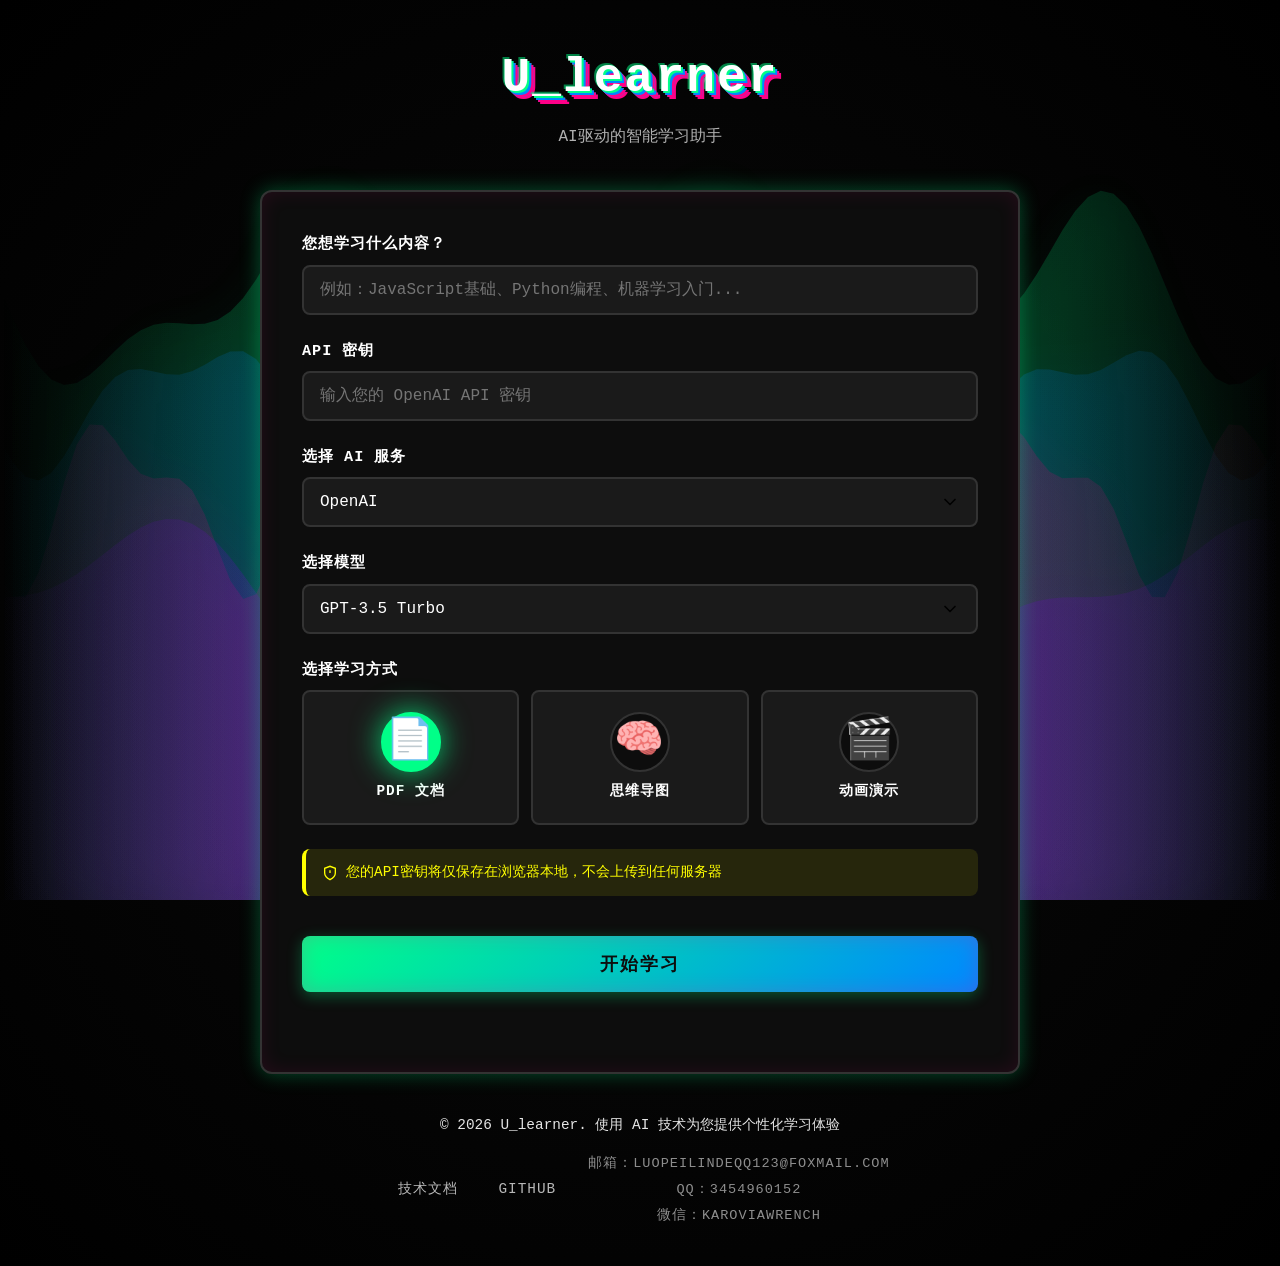
==== commit 9e5ab1f2: "Initial commit" ====
--- a/index.html
+++ b/index.html
@@ -1,499 +1,270 @@
-<!DOCTYPE html><html lang="en" data-theme="light"><head><meta charset="UTF-8"><meta http-equiv="X-UA-Compatible" content="IE=edge"><meta name="viewport" content="width=device-width, initial-scale=1.0, user-scalable=no"><title>Hexo</title><meta name="author" content="Karovia"><meta name="copyright" content="Karovia"><meta name="format-detection" content="telephone=no"><meta name="theme-color" content="#f7f9fe"><meta name="mobile-web-app-capable" content="yes"><meta name="apple-touch-fullscreen" content="yes"><meta name="apple-mobile-web-app-title" content="Hexo"><meta name="application-name" content="Hexo"><meta name="apple-mobile-web-app-capable" content="yes"><meta name="apple-mobile-web-app-status-bar-style" content="#f7f9fe"><meta property="og:type" content="website"><meta property="og:title" content="Hexo"><meta property="og:url" content="http://example.com/index.html"><meta property="og:site_name" content="Hexo"><meta property="og:description"><meta property="og:locale" content="en"><meta property="og:image" content="https://bu.dusays.com/2023/04/27/64496e511b09c.jpg"><meta property="article:author" content="Karovia"><meta property="article:tag"><meta name="twitter:card" content="summary"><meta name="twitter:image" content="https://bu.dusays.com/2023/04/27/64496e511b09c.jpg"><meta name="description"><link rel="shortcut icon" href="/favicon.ico"><link rel="canonical" href="http://example.com/"><link rel="preconnect" href="//cdn.cbd.int"/><meta name="google-site-verification" content="xxx"/><meta name="baidu-site-verification" content="code-xxx"/><meta name="msvalidate.01" content="xxx"/><link rel="stylesheet" href="/css/index.css"><link rel="stylesheet" href="https://cdn.cbd.int/node-snackbar@0.1.16/dist/snackbar.min.css" media="print" onload="this.media='all'"><link rel="stylesheet" href="https://cdn.cbd.int/@fancyapps/ui@5.0.28/dist/fancybox/fancybox.css" media="print" onload="this.media='all'"><script>const GLOBAL_CONFIG = {
-  linkPageTop: undefined,
-  peoplecanvas: {"enable":true,"img":"https://upload-bbs.miyoushe.com/upload/2024/07/27/125766904/ba62475f396df9de3316a08ed9e65d86_5680958632268053399..png"},
-  postHeadAiDescription: {"enable":true,"gptName":"AnZhiYu","mode":"local","switchBtn":false,"btnLink":"https://afdian.net/item/886a79d4db6711eda42a52540025c377","randomNum":3,"basicWordCount":1000,"key":"xxxx","Referer":"https://xx.xx/"},
-  diytitle: {"enable":true,"leaveTitle":"w(ﾟДﾟ)w 不要走！再看看嘛！","backTitle":"♪(^∇^*)欢迎肥来！"},
-  LA51: undefined,
-  greetingBox: undefined,
-  twikooEnvId: '',
-  commentBarrageConfig:undefined,
-  music_page_default: "nav_music",
-  root: '/',
-  preloader: {"source":3},
-  friends_vue_info: undefined,
-  navMusic: true,
-  mainTone: undefined,
-  authorStatus: undefined,
-  algolia: undefined,
-  localSearch: undefined,
-  translate: {"defaultEncoding":2,"translateDelay":0,"msgToTraditionalChinese":"繁","msgToSimplifiedChinese":"简","rightMenuMsgToTraditionalChinese":"转为繁体","rightMenuMsgToSimplifiedChinese":"转为简体"},
-  noticeOutdate: undefined,
-  highlight: {"plugin":"highlight.js","highlightCopy":true,"highlightLang":true,"highlightHeightLimit":330},
-  copy: {
-    success: 'Copy successfully',
-    error: 'Copy error',
-    noSupport: 'The browser does not support'
-  },
-  relativeDate: {
-    homepage: false,
-    simplehomepage: true,
-    post: false
-  },
-  runtime: 'days',
-  date_suffix: {
-    just: 'Just',
-    min: 'minutes ago',
-    hour: 'hours ago',
-    day: 'days ago',
-    month: 'months ago'
-  },
-  copyright: {"copy":true,"copyrightEbable":false,"limitCount":50,"languages":{"author":"Author: Karovia","link":"Link: ","source":"Source: Hexo","info":"Copyright is owned by the author. For commercial reprints, please contact the author for authorization. For non-commercial reprints, please indicate the source.","copySuccess":"Copy success, copy and reprint please mark the address of this article"}},
-  lightbox: 'fancybox',
-  Snackbar: {"chs_to_cht":"Traditional Chinese Activated Manually","cht_to_chs":"Simplified Chinese Activated Manually","day_to_night":"Dark Mode Activated Manually","night_to_day":"Light Mode Activated Manually","bgLight":"#425AEF","bgDark":"#1f1f1f","position":"top-center"},
-  source: {
-    justifiedGallery: {
-      js: 'https://cdn.cbd.int/flickr-justified-gallery@2.1.2/dist/fjGallery.min.js',
-      css: 'https://cdn.cbd.int/flickr-justified-gallery@2.1.2/dist/fjGallery.css'
-    }
-  },
-  isPhotoFigcaption: false,
-  islazyload: true,
-  isAnchor: false,
-  shortcutKey: undefined,
-  autoDarkmode: true
-}</script><script id="config-diff">var GLOBAL_CONFIG_SITE = {
-  configTitle: 'Hexo',
-  title: 'Hexo',
-  postAI: '',
-  pageFillDescription: '',
-  isPost: false,
-  isHome: true,
-  isHighlightShrink: false,
-  isToc: false,
-  postUpdate: '2025-10-16 21:02:41',
-  postMainColor: '',
-}</script><noscript><style type="text/css">
-  #nav {
-    opacity: 1
-  }
-  .justified-gallery img {
-    opacity: 1
-  }
-
-  #recent-posts time,
-  #post-meta time {
-    display: inline !important
-  }
-</style></noscript><script>(win=>{
-      win.saveToLocal = {
-        set: (key, value, ttl) => {
-          if (ttl === 0) return
-          const now = Date.now()
-          const expiry = now + ttl * 86400000
-          const item = {
-            value,
-            expiry
-          }
-          localStorage.setItem(key, JSON.stringify(item))
-        },
-      
-        get: key => {
-          const itemStr = localStorage.getItem(key)
-      
-          if (!itemStr) {
-            return undefined
-          }
-          const item = JSON.parse(itemStr)
-          const now = Date.now()
-      
-          if (now > item.expiry) {
-            localStorage.removeItem(key)
-            return undefined
-          }
-          return item.value
-        }
-      }
-    
-      win.getScript = (url, attr = {}) => new Promise((resolve, reject) => {
-        const script = document.createElement('script')
-        script.src = url
-        script.async = true
-        script.onerror = reject
-        script.onload = script.onreadystatechange = function() {
-          const loadState = this.readyState
-          if (loadState && loadState !== 'loaded' && loadState !== 'complete') return
-          script.onload = script.onreadystatechange = null
-          resolve()
-        }
-
-        Object.keys(attr).forEach(key => {
-          script.setAttribute(key, attr[key])
-        })
-
-        document.head.appendChild(script)
-      })
-    
-      win.getCSS = (url, id = false) => new Promise((resolve, reject) => {
-        const link = document.createElement('link')
-        link.rel = 'stylesheet'
-        link.href = url
-        if (id) link.id = id
-        link.onerror = reject
-        link.onload = link.onreadystatechange = function() {
-          const loadState = this.readyState
-          if (loadState && loadState !== 'loaded' && loadState !== 'complete') return
-          link.onload = link.onreadystatechange = null
-          resolve()
-        }
-        document.head.appendChild(link)
-      })
-    
-      win.activateDarkMode = () => {
-        document.documentElement.setAttribute('data-theme', 'dark')
-        if (document.querySelector('meta[name="theme-color"]') !== null) {
-          document.querySelector('meta[name="theme-color"]').setAttribute('content', '#18171d')
-        }
-      }
-      win.activateLightMode = () => {
-        document.documentElement.setAttribute('data-theme', 'light')
-        if (document.querySelector('meta[name="theme-color"]') !== null) {
-          document.querySelector('meta[name="theme-color"]').setAttribute('content', '#f7f9fe')
-        }
-      }
-      const t = saveToLocal.get('theme')
-    
-          const isDarkMode = window.matchMedia('(prefers-color-scheme: dark)').matches
-          const isLightMode = window.matchMedia('(prefers-color-scheme: light)').matches
-          const isNotSpecified = window.matchMedia('(prefers-color-scheme: no-preference)').matches
-          const hasNoSupport = !isDarkMode && !isLightMode && !isNotSpecified
-
-          if (t === undefined) {
-            if (isLightMode) activateLightMode()
-            else if (isDarkMode) activateDarkMode()
-            else if (isNotSpecified || hasNoSupport) {
-              const now = new Date()
-              const hour = now.getHours()
-              const isNight = hour <= 6 || hour >= 18
-              isNight ? activateDarkMode() : activateLightMode()
+<!DOCTYPE html>
+<html lang="zh-CN">
+<head>
+    <meta charset="UTF-8">
+    <meta name="viewport" content="width=device-width, initial-scale=1.0">
+    <meta http-equiv="Cache-Control" content="no-cache, no-store, must-revalidate">
+    <meta http-equiv="Pragma" content="no-cache">
+    <meta http-equiv="Expires" content="0">
+    <title>U_learner - 在线学习助手</title>
+    <link rel="stylesheet" href="css/style.css">
+</head>
+<body>
+    <div class="container">
+        <header class="header">
+            <h1 class="logo" data-text="U_learner">U_learner</h1>
+            <p class="tagline">AI驱动的智能学习助手</p>
+        </header>
+
+        <main class="main-content">
+            <div class="search-section">
+                <form id="searchForm" class="search-form">
+                    <div class="form-group">
+                        <label for="searchInput">您想学习什么内容？</label>
+                        <input
+                            type="text"
+                            id="searchInput"
+                            class="search-input"
+                            placeholder="例如：JavaScript基础、Python编程、机器学习入门..."
+                            required
+                        >
+                    </div>
+
+                    <div class="form-group">
+                        <label for="apiKeyInput">API 密钥</label>
+                        <input
+                            type="password"
+                            id="apiKeyInput"
+                            class="api-input"
+                            placeholder="输入您的 OpenAI API 密钥"
+                        >
+                        <button type="button" class="toggle-password" id="togglePassword">
+                            <svg xmlns="http://www.w3.org/2000/svg" width="20" height="20" viewBox="0 0 24 24" fill="none" stroke="currentColor" stroke-width="2">
+                                <path d="M1 12s4-8 11-8 11 8 11 8-4 8-11 8-11-8-11-8z"/>
+                                <circle cx="12" cy="12" r="3"/>
+                            </svg>
+                        </button>
+                    </div>
+
+                    <div class="form-group">
+                        <label for="aiServiceSelect">选择 AI 服务</label>
+                        <select id="aiServiceSelect" class="service-select"></select>
+                    </div>
+
+                    <div class="form-group">
+                        <label for="modelSelect">选择模型</label>
+                        <select id="modelSelect" class="model-select"></select>
+                    </div>
+
+                    <div class="form-group">
+                        <label>选择学习方式</label>
+                        <div class="learning-options">
+                            <label class="option-card">
+                                <input type="checkbox" name="learningMode" value="pdf" checked>
+                                <span class="option-icon">📄</span>
+                                <span class="option-label">PDF 文档</span>
+                            </label>
+                            <label class="option-card">
+                                <input type="checkbox" name="learningMode" value="mindmap">
+                                <span class="option-icon">🧠</span>
+                                <span class="option-label">思维导图</span>
+                            </label>
+                            <label class="option-card">
+                                <input type="checkbox" name="learningMode" value="animation">
+                                <span class="option-icon">🎬</span>
+                                <span class="option-label">动画演示</span>
+                            </label>
+                        </div>
+                    </div>
+
+                    <div class="security-warning">
+                        <svg xmlns="http://www.w3.org/2000/svg" width="16" height="16" viewBox="0 0 24 24" fill="none" stroke="currentColor" stroke-width="2">
+                            <path d="M12 22s8-4 8-10V5l-8-3-8 3v7c0 6 8 10 8 10z"/>
+                            <path d="M12 8v4"/>
+                            <path d="M12 16h.01"/>
+                        </svg>
+                        <span>您的API密钥将仅保存在浏览器本地，不会上传到任何服务器</span>
+                    </div>
+
+                    <button type="submit" class="submit-btn" id="submitBtn">
+                        <span class="btn-text">开始学习</span>
+                        <span class="btn-loader" style="display: none;">
+                            <svg xmlns="http://www.w3.org/2000/svg" width="20" height="20" viewBox="0 0 24 24" fill="none" stroke="currentColor" stroke-width="2">
+                                <path d="M21 12a9 9 0 1 1-6.219-8.56"/>
+                            </svg>
+                        </span>
+                    </button>
+                </form>
+            </div>
+
+            <div class="recent-searches" id="recentSearches">
+                <h3>最近搜索</h3>
+                <ul id="recentList"></ul>
+            </div>
+        </main>
+
+        <footer class="footer">
+            <div class="footer-content">
+                <p>&copy; 2026 U_learner. 使用 AI 技术为您提供个性化学习体验</p>
+                <div class="footer-links">
+                    <a href="docs.html" target="_blank">技术文档</a>
+                    <a href="https://github.com/Karovia" target="_blank" rel="noopener">GitHub</a>
+                    <div class="contact-info">
+                        <span>邮箱：luopeilindeqq123@foxmail.com</span>
+                        <span>QQ：3454960152</span>
+                        <span>微信：KaroviaWrench</span>
+                    </div>
+                </div>
+            </div>
+        </footer>
+    </div>
+
+    <div id="notification" class="notification" style="display: none;"></div>
+
+    <!-- 内联初始化代码 - 确保下拉菜单始终显示 -->
+    <script>
+        (function() {
+            console.log('内联初始化代码执行...');
+
+            // 定义服务配置
+            const services = {
+                openai: 'OpenAI',
+                gemini: 'Google Gemini',
+                claude: 'Anthropic Claude',
+                deepseek: 'Deepseek',
+                zhipu: '智谱 AI (ChatGLM)',
+                doubao: '豆包',
+                kouzi: '扣子 AI'
+            };
+
+            // 定义模型配置
+            const models = {
+                openai: {
+                    'gpt-3.5-turbo': 'GPT-3.5 Turbo',
+                    'gpt-4': 'GPT-4',
+                    'gpt-4-turbo': 'GPT-4 Turbo',
+                    'gpt-4o': 'GPT-4O',
+                    'gpt-4o-mini': 'GPT-4O Mini'
+                },
+                gemini: {
+                    'gemini-pro': 'Gemini Pro',
+                    'gemini-1.5-pro': 'Gemini 1.5 Pro',
+                    'gemini-1.5-flash': 'Gemini 1.5 Flash'
+                },
+                claude: {
+                    'claude-3-haiku-20240307': 'Claude 3 Haiku',
+                    'claude-3-sonnet-20240229': 'Claude 3 Sonnet',
+                    'claude-3-opus-20240229': 'Claude 3 Opus',
+                    'claude-3-5-sonnet-20241022': 'Claude 3.5 Sonnet'
+                },
+                deepseek: {
+                    'deepseek-chat': 'Deepseek Chat',
+                    'deepseek-coder': 'Deepseek Coder'
+                },
+                zhipu: {
+                    'glm-4': 'GLM-4',
+                    'glm-4v': 'GLM-4V',
+                    'glm-4.6v': 'GLM-4.6V',
+                    'glm-4.5-air': 'GLM-4.5 Air',
+                    'glm-4.7': 'GLM-4.7',
+                    'glm-3-turbo': 'GLM-3 Turbo'
+                },
+                doubao: {
+                    'doubao-pro-4k': '豆包 Pro 4K',
+                    'doubao-pro-32k': '豆包 Pro 32K',
+                    'doubao-lite': '豆包 Lite'
+                },
+                kouzi: {
+                    'kouzi-pro': '扣子 Pro',
+                    'kouzi-lite': '扣子 Lite'
+                }
+            };
+
+            // 等待 DOM 加载
+            function initSelects() {
+                const serviceSelect = document.getElementById('aiServiceSelect');
+                const modelSelect = document.getElementById('modelSelect');
+
+                if (!serviceSelect || !modelSelect) {
+                    console.error('未找到 select 元素，延迟重试...');
+                    setTimeout(initSelects, 100);
+                    return;
+                }
+
+                console.log('开始填充服务列表...');
+
+                // 填充服务列表
+                Object.entries(services).forEach(([serviceId, serviceName]) => {
+                    const option = document.createElement('option');
+                    option.value = serviceId;
+                    option.textContent = serviceName;
+                    serviceSelect.appendChild(option);
+                    console.log(`添加服务: ${serviceId} - ${serviceName}`);
+                });
+
+                // 初始化模型列表（默认 OpenAI）
+                updateModels(serviceSelect.value);
+
+                // 绑定事件
+                serviceSelect.addEventListener('change', function() {
+                    console.log('服务切换事件触发:', this.value);
+                    updateModels(this.value);
+                });
             }
-            window.matchMedia('(prefers-color-scheme: dark)').addListener(e => {
-              if (saveToLocal.get('theme') === undefined) {
-                e.matches ? activateDarkMode() : activateLightMode()
-              }
-            })
-          } else if (t === 'light') activateLightMode()
-          else activateDarkMode()
-        
-      const asideStatus = saveToLocal.get('aside-status')
-      if (asideStatus !== undefined) {
-        if (asideStatus === 'hide') {
-          document.documentElement.classList.add('hide-aside')
-        } else {
-          document.documentElement.classList.remove('hide-aside')
-        }
-      }
-    
-      const detectApple = () => {
-        if(/iPad|iPhone|iPod|Macintosh/.test(navigator.userAgent)){
-          document.documentElement.classList.add('apple')
-        }
-      }
-      detectApple()
-    })(window)</script><meta name="generator" content="Hexo 8.0.0"></head><body data-type="anzhiyu"><div id="web_bg"></div><div id="an_music_bg"></div><div id="loading-box" onclick="document.getElementById(&quot;loading-box&quot;).classList.add(&quot;loaded&quot;)"><div class="loading-bg"><img class="loading-img nolazyload" alt="加载头像" src="https://npm.elemecdn.com/anzhiyu-blog-static@1.0.4/img/avatar.jpg"/><div class="loading-image-dot"></div></div></div><script>const preloader = {
-  endLoading: () => {
-    document.getElementById('loading-box').classList.add("loaded");
-  },
-  initLoading: () => {
-    document.getElementById('loading-box').classList.remove("loaded")
-  }
-}
-window.addEventListener('load',()=> { preloader.endLoading() })
-setTimeout(function(){preloader.endLoading();},10000)
-
-if (true) {
-  document.addEventListener('pjax:send', () => { preloader.initLoading() })
-  document.addEventListener('pjax:complete', () => { preloader.endLoading() })
-}</script><link rel="stylesheet" href="https://cdn.cbd.int/anzhiyu-theme-static@1.1.10/progress_bar/progress_bar.css"/><script async="async" src="https://cdn.cbd.int/pace-js@1.2.4/pace.min.js" data-pace-options="{ &quot;restartOnRequestAfter&quot;:false,&quot;eventLag&quot;:false}"></script><div class="page" id="body-wrap"><header class="not-top-img" id="page-header"><nav id="nav"><div id="nav-group"><span id="blog_name"><a id="site-name" href="/" accesskey="h"><div class="title">Hexo</div><i class="anzhiyufont anzhiyu-icon-house-chimney"></i></a></span><div class="mask-name-container"><div id="name-container"><a id="page-name" href="javascript:anzhiyu.scrollToDest(0, 500)">PAGE_NAME</a></div></div><div id="menus"></div><div id="nav-right"><div class="nav-button" id="randomPost_button"><a class="site-page" onclick="toRandomPost()" title="随机前往一个文章" href="javascript:void(0);"><i class="anzhiyufont anzhiyu-icon-dice"></i></a></div><input id="center-console" type="checkbox"/><label class="widget" for="center-console" title="中控台" onclick="anzhiyu.switchConsole();"><i class="left"></i><i class="widget center"></i><i class="widget right"></i></label><div id="console"><div class="console-card-group-reward"><ul class="reward-all console-card"><li class="reward-item"><a href="https://npm.elemecdn.com/anzhiyu-blog@1.1.6/img/post/common/qrcode-weichat.png" target="_blank"><img class="post-qr-code-img" alt="微信" src= "[data-uri]" onerror="this.onerror=null,this.src=&quot;/img/404.jpg&quot;" data-lazy-src="https://npm.elemecdn.com/anzhiyu-blog@1.1.6/img/post/common/qrcode-weichat.png"/></a><div class="post-qr-code-desc">微信</div></li><li class="reward-item"><a href="https://npm.elemecdn.com/anzhiyu-blog@1.1.6/img/post/common/qrcode-alipay.png" target="_blank"><img class="post-qr-code-img" alt="支付宝" src= "[data-uri]" onerror="this.onerror=null,this.src=&quot;/img/404.jpg&quot;" data-lazy-src="https://npm.elemecdn.com/anzhiyu-blog@1.1.6/img/post/common/qrcode-alipay.png"/></a><div class="post-qr-code-desc">支付宝</div></li></ul></div><div class="console-card-group"><div class="console-card-group-left"><div class="console-card" id="card-newest-comments"><div class="card-content"><div class="author-content-item-tips">互动</div><span class="author-content-item-title"> Newest Comments</span></div><div class="aside-list"><span>loading...</span></div></div></div><div class="console-card-group-right"><div class="console-card tags"><div class="card-content"><div class="author-content-item-tips">兴趣点</div><span class="author-content-item-title">寻找你感兴趣的领域</span></div></div><div class="console-card history"><div class="item-headline"><i class="anzhiyufont anzhiyu-icon-box-archiv"></i><span>文章</span></div><div class="card-archives"><div class="item-headline"><i class="anzhiyufont anzhiyu-icon-archive"></i><span>Archives</span></div><ul class="card-archive-list"><li class="card-archive-list-item"><a class="card-archive-list-link" href="/archives/2025/10/"><span class="card-archive-list-date">October 2025</span><div class="card-archive-list-count-group"><span class="card-archive-list-count">5</span><span>篇</span></div></a></li></ul></div><hr/></div></div></div><div class="button-group"><div class="console-btn-item"><a class="darkmode_switchbutton" title="显示模式切换" href="javascript:void(0);"><i class="anzhiyufont anzhiyu-icon-moon"></i></a></div><div class="console-btn-item" id="consoleHideAside" onclick="anzhiyu.hideAsideBtn()" title="边栏显示控制"><a class="asideSwitch"><i class="anzhiyufont anzhiyu-icon-arrows-left-right"></i></a></div><div class="console-btn-item" id="consoleMusic" onclick="anzhiyu.musicToggle()" title="音乐开关"><a class="music-switch"><i class="anzhiyufont anzhiyu-icon-music"></i></a></div></div><div class="console-mask" onclick="anzhiyu.hideConsole()" href="javascript:void(0);"></div></div><div class="nav-button" id="nav-totop"><a class="totopbtn" href="javascript:void(0);"><i class="anzhiyufont anzhiyu-icon-arrow-up"></i><span id="percent" onclick="anzhiyu.scrollToDest(0,500)">0</span></a></div><div id="toggle-menu"><a class="site-page" href="javascript:void(0);" title="切换"><i class="anzhiyufont anzhiyu-icon-bars"></i></a></div></div></div></nav></header><main id="blog-container"><div id="home_top"><div class="swiper_container_card" style="height: auto;width: 100%"><div id="bannerGroup"><div id="random-banner"><canvas id="peoplecanvas"></canvas><a id="random-hover" href="javascript:toRandomPost()"><i class="anzhiyufont anzhiyu-icon-paper-plane"></i><div class="bannerText">随便逛逛<i class="anzhiyufont anzhiyu-icon-arrow-right"></i></div></a></div><div class="categoryGroup"><div class="categoryItem" style="box-shadow:var(--anzhiyu-shadow-blue)"><a class="categoryButton blue" href="/categories/%E5%89%8D%E7%AB%AF%E5%BC%80%E5%8F%91/"><span class="categoryButtonText">前端</span><i class="anzhiyufont anzhiyu-icon-dove"></i></a></div><div class="categoryItem" style="box-shadow:var(--anzhiyu-shadow-red)"><a class="categoryButton red" href="/categories/%E5%A4%A7%E5%AD%A6%E7%94%9F%E6%B6%AF/"><span class="categoryButtonText">大学</span><i class="anzhiyufont anzhiyu-icon-fire"></i></a></div><div class="categoryItem" style="box-shadow:var(--anzhiyu-shadow-green)"><a class="categoryButton green" href="/categories/%E7%94%9F%E6%B4%BB%E6%97%A5%E5%B8%B8/"><span class="categoryButtonText">生活</span><i class="anzhiyufont anzhiyu-icon-book"></i></a></div></div></div><div class="topGroup"><div class="recent-post-item" onclick="pjax.loadUrl(&quot;/2025/10/16/Linux%E5%91%BD%E4%BB%A4/&quot;)"><div class="post_cover left_radius"><a href="2025/10/16/Linux命令/" title=""><span class="recent-post-top-text">荐</span><img class="post_bg" onerror="this.onerror=null;this.src='/img/404.jpg'" alt="cover"></a></div><div class="recent-post-info"><a class="article-title" href="2025/10/16/Linux命令/" title=""></a></div></div><div class="recent-post-item" onclick="pjax.loadUrl(&quot;/2025/10/16/Typora%E4%BD%BF%E7%94%A8%E6%8C%87%E5%8D%97%EF%BC%88Markdown%E8%AF%AD%E6%B3%95%EF%BC%89/&quot;)"><div class="post_cover left_radius"><a href="2025/10/16/Typora使用指南（Markdown语法）/" title=""><span class="recent-post-top-text">荐</span><img class="post_bg" onerror="this.onerror=null;this.src='/img/404.jpg'" alt="cover"></a></div><div class="recent-post-info"><a class="article-title" href="2025/10/16/Typora使用指南（Markdown语法）/" title=""></a></div></div><div class="recent-post-item" onclick="pjax.loadUrl(&quot;/2025/10/16/git%E7%9A%84%E4%BD%BF%E7%94%A8/&quot;)"><div class="post_cover left_radius"><a href="2025/10/16/git的使用/" title=""><span class="recent-post-top-text">荐</span><img class="post_bg" onerror="this.onerror=null;this.src='/img/404.jpg'" alt="cover"></a></div><div class="recent-post-info"><a class="article-title" href="2025/10/16/git的使用/" title=""></a></div></div><div class="recent-post-item" onclick="pjax.loadUrl(&quot;/2025/10/16/Win11%20%E5%AE%89%E8%A3%85%20WSL%20%E5%92%8C%20Ubuntu%E6%97%B6%E8%B8%A9%E7%9A%84%E5%9D%91/&quot;)"><div class="post_cover left_radius"><a href="2025/10/16/Win11 安装 WSL 和 Ubuntu时踩的坑/" title=""><span class="recent-post-top-text">荐</span><img class="post_bg" onerror="this.onerror=null;this.src='/img/404.jpg'" alt="cover"></a></div><div class="recent-post-info"><a class="article-title" href="2025/10/16/Win11 安装 WSL 和 Ubuntu时踩的坑/" title=""></a></div></div><div class="recent-post-item" onclick="pjax.loadUrl(&quot;/2025/10/16/%E4%BB%A3%E7%90%86%E5%92%8C%E8%B0%B7%E6%AD%8C%E8%B4%A6%E5%8F%B7%E6%B3%A8%E5%86%8C/&quot;)"><div class="post_cover left_radius"><a href="2025/10/16/代理和谷歌账号注册/" title=""><span class="recent-post-top-text">荐</span><img class="post_bg" onerror="this.onerror=null;this.src='/img/404.jpg'" alt="cover"></a></div><div class="recent-post-info"><a class="article-title" href="2025/10/16/代理和谷歌账号注册/" title=""></a></div></div><a class="todayCard" id="todayCard" target="_blank" rel="noopener" href="https://docs.anheyu.com/" style="z-index: 1;"><div class="todayCard-info"><div class="todayCard-tips">新品主题</div><div class="todayCard-title">Theme-AnZhiYu</div></div><img class="todayCard-cover" src= "[data-uri]" onerror="this.onerror=null,this.src=&quot;/img/404.jpg&quot;" data-lazy-src="https://bu.dusays.com/2023/05/13/645fa3cf90d70.webp" onerror="this.onerror=null;this.src='/img/404.jpg'" alt="封面"><div class="banner-button-group"><div class="banner-button" onclick="event.stopPropagation();event.preventDefault();anzhiyu.hideTodayCard();"><i class="anzhiyufont anzhiyu-icon-arrow-circle-right"></i><span class="banner-button-text">更多推荐</span></div></div></a></div><link rel="stylesheet"></div></div><div class="layout" id="content-inner"><div class="recent-posts" id="recent-posts"><div id="categoryBar"><div class="category-bar" id="category-bar"><div id="catalog-bar"><div id="catalog-list"><div class="catalog-list-item" id="首页"><a href="/">首页</a></div></div><div class="category-bar-next" id="category-bar-next" onclick="anzhiyu.scrollCategoryBarToRight()"><i class="anzhiyufont anzhiyu-icon-angle-double-right"></i></div><a class="catalog-more" href="/categories/">更多</a></div></div></div><div class="recent-post-item lastestpost-item" onclick="pjax.loadUrl('/2025/10/16/%E4%BB%A3%E7%90%86%E5%92%8C%E8%B0%B7%E6%AD%8C%E8%B4%A6%E5%8F%B7%E6%B3%A8%E5%86%8C/')"><div class="recent-post-info no-cover"><div class="recent-post-info-top"><div class="recent-post-info-top-tips"><span class="newPost">最新</span><a class="unvisited-post" href="/2025/10/16/%E4%BB%A3%E7%90%86%E5%92%8C%E8%B0%B7%E6%AD%8C%E8%B4%A6%E5%8F%B7%E6%B3%A8%E5%86%8C/" title="No title">未读</a></div><a class="article-title" href="/2025/10/16/%E4%BB%A3%E7%90%86%E5%92%8C%E8%B0%B7%E6%AD%8C%E8%B4%A6%E5%8F%B7%E6%B3%A8%E5%86%8C/" title="No title">No title</a></div><div class="article-meta-wrap"><span class="post-meta-date"><i class="anzhiyufont anzhiyu-icon-calendar-days" style="font-size: 15px; display:none"></i><span class="article-meta-label">Created</span><time datetime="2025-10-16T06:54:33.301Z" title="Created 2025-10-16 14:54:33" time="2025-10-16 14:54:33">2025-10-16</time><time class="time_hidden" datetime="2025-10-16T07:04:25.660Z" title="Updated 2025-10-16 15:04:25" time="2025-10-16 15:04:25">2025-10-16</time></span></div><div class="content">
-代理和谷歌账号注册
-
-代理和谷歌账号注册如何使用代理
-先打开丛雨云，注册完成之后点击商店
-丛雨云链接
-推荐购买几乎不限时间流量包
-购买之后等一会，然后你会看到这个链接
-先复制，后面有用
-下载Clash VergeClash Verge下载
-下载完成安装即可，版本选择这个
-
-安装后打开
-
-依次按照图中操作
-
-把你丛雨云的订阅链接粘贴上去，点击保存就行，更新间隔设置5分钟，类型Remote
-然后点开设置把系统代理打开（使用的时候打开，不用的时候关闭）
-
-一定记得关，不然连不上网
-
-用的时候订阅点一下，然后去代理选择节点就行，平时用点个自动选择就ok
-谷歌账号注册注意谷歌账号注册的时候有一定概率发生中国手机号不可用的情况
-本人建议注册的时候创建一个Gmail(谷歌邮箱)
-Google
-
-点这里注册，一步一步跟着来就行
-</div></div></div><div class="recent-post-item" onclick="pjax.loadUrl('/2025/10/16/Win11%20%E5%AE%89%E8%A3%85%20WSL%20%E5%92%8C%20Ubuntu%E6%97%B6%E8%B8%A9%E7%9A%84%E5%9D%91/')"><div class="recent-post-info no-cover"><div class="recent-post-info-top"><div class="recent-post-info-top-tips"><a class="unvisited-post" href="/2025/10/16/Win11%20%E5%AE%89%E8%A3%85%20WSL%20%E5%92%8C%20Ubuntu%E6%97%B6%E8%B8%A9%E7%9A%84%E5%9D%91/" title="No title">未读</a></div><a class="article-title" href="/2025/10/16/Win11%20%E5%AE%89%E8%A3%85%20WSL%20%E5%92%8C%20Ubuntu%E6%97%B6%E8%B8%A9%E7%9A%84%E5%9D%91/" title="No title">No title</a></div><div class="article-meta-wrap"><span class="post-meta-date"><i class="anzhiyufont anzhiyu-icon-calendar-days" style="font-size: 15px; display:none"></i><span class="article-meta-label">Created</span><time datetime="2025-10-16T06:54:33.298Z" title="Created 2025-10-16 14:54:33" time="2025-10-16 14:54:33">2025-10-16</time><time class="time_hidden" datetime="2025-10-16T07:04:05.838Z" title="Updated 2025-10-16 15:04:05" time="2025-10-16 15:04:05">2025-10-16</time></span></div><div class="content">
-win11安装WSL和Ubuntu时踩的坑
-
-Win11 安装 WSL 和 Ubuntu时踩的坑WSL更新报错如果遇到 WSL 更新报错This Update only applies to machines with the Windows Subsystem for Linux
-可参考以下文档
-
-Ubuntu 密码忘记了或者没有设置密码1.首先关闭正在运行的Ubuntu或者是Powershell
-2.再次打开Powershell 输入wsl -u root 以管理员身份登录Ubuntu
-3.输入passwd 用户名并按照提示输入新密码并确认 
-4.重启Powershell 输入wsl接着输入sudo su 输入密码检查是否可用
-
-提示：第3步一定要输入用户名，不然会导致改密码无效
-ubuntu的用户名首字母不能大写，大写会报错
-
-[参考帖子](https://www.oryoy.com/news/jie-jue-windows-zi-xi-tong-ubuntu-wang-ji-mi-ma-wen-ti-zhong-zhi-bu-zhou-xiang-jie.html#:~:te ...</div></div></div><div class="recent-post-item" onclick="pjax.loadUrl('/2025/10/16/Typora%E4%BD%BF%E7%94%A8%E6%8C%87%E5%8D%97%EF%BC%88Markdown%E8%AF%AD%E6%B3%95%EF%BC%89/')"><div class="recent-post-info no-cover"><div class="recent-post-info-top"><div class="recent-post-info-top-tips"><a class="unvisited-post" href="/2025/10/16/Typora%E4%BD%BF%E7%94%A8%E6%8C%87%E5%8D%97%EF%BC%88Markdown%E8%AF%AD%E6%B3%95%EF%BC%89/" title="No title">未读</a></div><a class="article-title" href="/2025/10/16/Typora%E4%BD%BF%E7%94%A8%E6%8C%87%E5%8D%97%EF%BC%88Markdown%E8%AF%AD%E6%B3%95%EF%BC%89/" title="No title">No title</a></div><div class="article-meta-wrap"><span class="post-meta-date"><i class="anzhiyufont anzhiyu-icon-calendar-days" style="font-size: 15px; display:none"></i><span class="article-meta-label">Created</span><time datetime="2025-10-16T06:54:33.296Z" title="Created 2025-10-16 14:54:33" time="2025-10-16 14:54:33">2025-10-16</time><time class="time_hidden" datetime="2025-10-16T07:03:18.689Z" title="Updated 2025-10-16 15:03:18" time="2025-10-16 15:03:18">2025-10-16</time></span></div><div class="content">
-Typora使用指南（Markdown语法)
-
-Typora使用指南（Markdown语法）标题你可以使用#＋空格＋语句来达到标题的效果，#越多，字体越小，例如:
-This is a testThis is a testThis is a testThis is a testThis is a testThis is a test最多使用6个#，6个以上就没有效果了，例如
-####### This is a test
-结尾按回车的时候没有任何效果
-字体字体有三种，斜体，粗体，粗斜体,使用方法很简单，只需要在一段内容前后加上*或者_，前后各加一个代表斜体，各加两个代表粗体，各加三个代表粗斜体，当然你还可以通过快捷键快速使用它
-   加粗的快捷键是Ctrl + B
-   斜体的快捷键是Ctrl + I
-换行Markdown有三种换行方式，分别是一下三种
-1.直接在一句话后面敲两个空格
-2.在两句话中间加上一个空行
-3.如果你在编辑的时候，想让一行文字在显示的时候换行，就在中间加上&lt;br+&#x2F;&gt;(真正用的时候需要把加号去掉)
-你好！我是XXX
-引用Markdown中的引 ...</div></div></div><div class="recent-post-item" onclick="pjax.loadUrl('/2025/10/16/Linux%E5%91%BD%E4%BB%A4/')"><div class="recent-post-info no-cover"><div class="recent-post-info-top"><div class="recent-post-info-top-tips"><a class="unvisited-post" href="/2025/10/16/Linux%E5%91%BD%E4%BB%A4/" title="No title">未读</a></div><a class="article-title" href="/2025/10/16/Linux%E5%91%BD%E4%BB%A4/" title="No title">No title</a></div><div class="article-meta-wrap"><span class="post-meta-date"><i class="anzhiyufont anzhiyu-icon-calendar-days" style="font-size: 15px; display:none"></i><span class="article-meta-label">Created</span><time datetime="2025-10-16T06:54:33.294Z" title="Created 2025-10-16 14:54:33" time="2025-10-16 14:54:33">2025-10-16</time><time class="time_hidden" datetime="2025-10-16T07:02:02.023Z" title="Updated 2025-10-16 15:02:02" time="2025-10-16 15:02:02">2025-10-16</time></span></div><div class="content">
-linux命令
-
-Linux基本命令的使用与Shell脚本编程大纲
-Linux命令
-
-文件和目录操作命令
-ls
-cd
-pwd
-
-
-文本文件的阅读编辑命令
-cat&#x2F;tail&#x2F;head
-less&#x2F;more
-nano&#x2F;vim
-
-
-文件属性命令
-file
-whereis
-
-
-打印命令
-echo
-
-shell脚本编程
-
-第一部分：Linux基本命令ls作用:列出当前目录下的所有文件
-ls的参数-l  列出文件属性 
--a 列出隐藏文件
--la 列出隐藏文件和属性
-ll等于ls -l
-cd作用：进入目录
-语法:   进入目录  cd 目录名
-​            返回上一级目录 cd ..
-​            返回上级目录的上级目录 cd ..&#x2F;..
-​            进入前一个目录 cd -
-pwd作用:  打印当前路径
-cat作用:  读取文本文件的内容
-语法: cat 文件名
-
-tips：在linux中可以按tap键自动补全内容
-按小键盘上下键可以使用选择上一个命令
-
-head作用:  读取文本文件的开头
-语法: head ...</div></div></div><div class="recent-post-item" onclick="pjax.loadUrl('/2025/10/16/git%E7%9A%84%E4%BD%BF%E7%94%A8/')"><div class="recent-post-info no-cover"><div class="recent-post-info-top"><div class="recent-post-info-top-tips"><a class="unvisited-post" href="/2025/10/16/git%E7%9A%84%E4%BD%BF%E7%94%A8/" title="No title">未读</a></div><a class="article-title" href="/2025/10/16/git%E7%9A%84%E4%BD%BF%E7%94%A8/" title="No title">No title</a></div><div class="article-meta-wrap"><span class="post-meta-date"><i class="anzhiyufont anzhiyu-icon-calendar-days" style="font-size: 15px; display:none"></i><span class="article-meta-label">Created</span><time datetime="2025-10-16T06:54:33.292Z" title="Created 2025-10-16 14:54:33" time="2025-10-16 14:54:33">2025-10-16</time><time class="time_hidden" datetime="2025-10-16T07:01:34.779Z" title="Updated 2025-10-16 15:01:34" time="2025-10-16 15:01:34">2025-10-16</time></span></div><div class="content">
-git的使用
-
-Git的基本使用如何判断Git是否安装成功打开Windows Powershell输入 Git -v
-如果出现版本号则Git 已经安装成功
-Git的基本使用
-先在gitee等平台建立一个新的仓库
-
-本地创建一个仓库目录并在仓库目录下按shift+鼠标右键打开命令行
-
-设置Git的全局账号
-
-git config –global user.name “此处填你的Gitee用户名”
-git config –global user.email “此处填你Gitee账号绑定的邮箱”
-
-
-新建文件夹
-
-mkdir 仓库名
-
-
-进入文件夹
-
-cd 仓库名
-
-
-初始化文件夹
-
-git init 
-
-
-在这个文件夹下新建一个README.md文件
-
-将该文件添加到git（此时只是添加，后面用命令推到Gitee）
-
-git add README.md    ——这里也可以是其它文件名
-
-
-提交文件
-
-git commit -m “提交备注，可以随便写”
-
-
-添加远程地址
-
-git remote add origin 你仓库的地址
-
-
-推送至Gitee
-
-git push -u orig ...</div></div></div><nav id="pagination"><div class="pagination"><span class="page-number current">1</span><div class="toPageGroup"><input id="toPageText" oninput="value=value.replace(/[^0-9]/g,'')" maxlength="3" onkeyup="this.value=this.value.replace(/[^u4e00-u9fa5w]/g,'')" aria-label="toPage"><a id="toPageButton" onclick="anzhiyu.toPage()"><i class="anzhiyufont anzhiyu-icon-angles-right" style="font-weight: inherit; font-size: 1rem;"></i></a></div></div></nav></div><div class="aside-content" id="aside-content"><div class="card-widget card-info"><div class="card-content"><div class="author-info-avatar"><img class="avatar-img" src= "[data-uri]" onerror="this.onerror=null,this.src=&quot;/img/404.jpg&quot;" data-lazy-src="https://bu.dusays.com/2023/04/27/64496e511b09c.jpg" onerror="this.onerror=null;this.src='/img/friend_404.gif'" alt="avatar"/></div><div class="author-info__description"></div></div></div><div class="card-widget anzhiyu-right-widget" id="card-wechat" onclick="null"><div id="flip-wrapper"><div id="flip-content"><div class="face" style="background: url(https://bu.dusays.com/2023/01/13/63c02edf44033.png) center center / 100% no-repeat"></div><div class="back face" style="background: url(https://bu.dusays.com/2023/05/13/645fa415e8694.png) center center / 100% no-repeat"></div></div></div></div><div class="sticky_layout"><div class="card-widget"><div class="card-archives"><div class="item-headline"><i class="anzhiyufont anzhiyu-icon-archive"></i><span>Archives</span></div><ul class="card-archive-list"><li class="card-archive-list-item"><a class="card-archive-list-link" href="/archives/2025/10/"><span class="card-archive-list-date">October 2025</span><div class="card-archive-list-count-group"><span class="card-archive-list-count">5</span><span>篇</span></div></a></li></ul></div><hr/><div class="card-webinfo"><div class="item-headline"><i class="anzhiyufont anzhiyu-icon-chart-line"></i><span>Info</span></div><div class="webinfo"><div class="webinfo-item"><div class="webinfo-item-title"><i class="anzhiyufont anzhiyu-icon-file-lines"></i><div class="item-name">Article :</div></div><div class="item-count">5</div></div><div class="webinfo-item"><div class="webinfo-item-title"><i class="anzhiyufont anzhiyu-icon-stopwatch"></i><div class="item-name">Run time :</div></div><div class="item-count" id="runtimeshow" data-publishDate="2021-03-31T16:00:00.000Z"><i class="anzhiyufont anzhiyu-icon-spinner anzhiyu-spin"></i></div></div></div></div></div></div></div></div></main><footer id="footer"><div id="footer-wrap"></div><div id="footer-bar"><div class="footer-bar-links"><div class="footer-bar-left"><div id="footer-bar-tips"><div class="copyright">&copy;2020 - 2025 By <a class="footer-bar-link" href="/" title="Karovia" target="_blank">Karovia</a></div></div><div id="footer-type-tips"></div></div><div class="footer-bar-right"><a class="footer-bar-link" target="_blank" rel="noopener" href="https://github.com/anzhiyu-c/hexo-theme-anzhiyu" title="主题">主题</a></div></div></div></footer></div><div id="sidebar"><div id="menu-mask"></div><div id="sidebar-menus"><div class="sidebar-site-data site-data is-center"><a href="/archives/" title="archive"><div class="headline">Articles</div><div class="length-num">5</div></a><a href="/tags/" title="tag"><div class="headline">Tags</div><div class="length-num">0</div></a><a href="/categories/" title="category"><div class="headline">Categories</div><div class="length-num">0</div></a></div><span class="sidebar-menu-item-title">Function</span><div class="sidebar-menu-item"><a class="darkmode_switchbutton menu-child" href="javascript:void(0);" title="Display Mode"><i class="anzhiyufont anzhiyu-icon-circle-half-stroke"></i><span>Display Mode</span></a></div><div class="back-menu-list-groups"><div class="back-menu-list-group"><div class="back-menu-list-title">网页</div><div class="back-menu-list"><a class="back-menu-item" target="_blank" rel="noopener" href="https://hexo.anheyu.com/" title="博客"><img class="back-menu-item-icon" src= "[data-uri]" onerror="this.onerror=null,this.src=&quot;/img/404.jpg&quot;" data-lazy-src="/img/favicon.ico" alt="博客"/><span class="back-menu-item-text">博客</span></a></div></div><div class="back-menu-list-group"><div class="back-menu-list-title">项目</div><div class="back-menu-list"><a class="back-menu-item" target="_blank" rel="noopener" href="https://image.anheyu.com/" title="安知鱼图床"><img class="back-menu-item-icon" src= "[data-uri]" onerror="this.onerror=null,this.src=&quot;/img/404.jpg&quot;" data-lazy-src="https://image.anheyu.com/favicon.ico" alt="安知鱼图床"/><span class="back-menu-item-text">安知鱼图床</span></a></div></div></div><span class="sidebar-menu-item-title">标签</span></div></div><div id="rightside"><div id="rightside-config-hide"><button id="translateLink" type="button" title="Switch Between Traditional Chinese And Simplified Chinese">繁</button><button id="darkmode" type="button" title="Switch Between Light And Dark Mode"><i class="anzhiyufont anzhiyu-icon-circle-half-stroke"></i></button><button id="hide-aside-btn" type="button" title="Toggle between single-column and double-column"><i class="anzhiyufont anzhiyu-icon-arrows-left-right"></i></button></div><div id="rightside-config-show"><button id="rightside-config" type="button" title="Setting"><i class="anzhiyufont anzhiyu-icon-gear"></i></button><button id="go-up" type="button" title="Back To Top"><i class="anzhiyufont anzhiyu-icon-arrow-up"></i></button></div></div><div id="nav-music"><a id="nav-music-hoverTips" onclick="anzhiyu.musicToggle()" accesskey="m">播放音乐</a><div id="console-music-bg"></div><meting-js id="8152976493" server="netease" type="playlist" mutex="true" preload="none" theme="var(--anzhiyu-main)" data-lrctype="0" order="random" volume="0.7"></meting-js></div><div id="rightMenu"><div class="rightMenu-group rightMenu-small"><div class="rightMenu-item" id="menu-backward"><i class="anzhiyufont anzhiyu-icon-arrow-left"></i></div><div class="rightMenu-item" id="menu-forward"><i class="anzhiyufont anzhiyu-icon-arrow-right"></i></div><div class="rightMenu-item" id="menu-refresh"><i class="anzhiyufont anzhiyu-icon-arrow-rotate-right" style="font-size: 1rem;"></i></div><div class="rightMenu-item" id="menu-top"><i class="anzhiyufont anzhiyu-icon-arrow-up"></i></div></div><div class="rightMenu-group rightMenu-line rightMenuPlugin"><div class="rightMenu-item" id="menu-copytext"><i class="anzhiyufont anzhiyu-icon-copy"></i><span>复制选中文本</span></div><div class="rightMenu-item" id="menu-pastetext"><i class="anzhiyufont anzhiyu-icon-paste"></i><span>粘贴文本</span></div><a class="rightMenu-item" id="menu-commenttext"><i class="anzhiyufont anzhiyu-icon-comment-medical"></i><span>引用到评论</span></a><div class="rightMenu-item" id="menu-newwindow"><i class="anzhiyufont anzhiyu-icon-window-restore"></i><span>新窗口打开</span></div><div class="rightMenu-item" id="menu-copylink"><i class="anzhiyufont anzhiyu-icon-link"></i><span>复制链接地址</span></div><div class="rightMenu-item" id="menu-copyimg"><i class="anzhiyufont anzhiyu-icon-images"></i><span>复制此图片</span></div><div class="rightMenu-item" id="menu-downloadimg"><i class="anzhiyufont anzhiyu-icon-download"></i><span>下载此图片</span></div><div class="rightMenu-item" id="menu-newwindowimg"><i class="anzhiyufont anzhiyu-icon-window-restore"></i><span>新窗口打开图片</span></div><div class="rightMenu-item" id="menu-search"><i class="anzhiyufont anzhiyu-icon-magnifying-glass"></i><span>站内搜索</span></div><div class="rightMenu-item" id="menu-searchBaidu"><i class="anzhiyufont anzhiyu-icon-magnifying-glass"></i><span>百度搜索</span></div><div class="rightMenu-item" id="menu-music-toggle"><i class="anzhiyufont anzhiyu-icon-play"></i><span>播放音乐</span></div><div class="rightMenu-item" id="menu-music-back"><i class="anzhiyufont anzhiyu-icon-backward"></i><span>切换到上一首</span></div><div class="rightMenu-item" id="menu-music-forward"><i class="anzhiyufont anzhiyu-icon-forward"></i><span>切换到下一首</span></div><div class="rightMenu-item" id="menu-music-playlist" onclick="window.open(&quot;https://y.qq.com/n/ryqq/playlist/8802438608&quot;, &quot;_blank&quot;);" style="display: none;"><i class="anzhiyufont anzhiyu-icon-radio"></i><span>查看所有歌曲</span></div><div class="rightMenu-item" id="menu-music-copyMusicName"><i class="anzhiyufont anzhiyu-icon-copy"></i><span>复制歌名</span></div></div><div class="rightMenu-group rightMenu-line rightMenuOther"><a class="rightMenu-item menu-link" id="menu-randomPost"><i class="anzhiyufont anzhiyu-icon-shuffle"></i><span>随便逛逛</span></a><a class="rightMenu-item menu-link" href="/categories/"><i class="anzhiyufont anzhiyu-icon-cube"></i><span>博客分类</span></a><a class="rightMenu-item menu-link" href="/tags/"><i class="anzhiyufont anzhiyu-icon-tags"></i><span>文章标签</span></a></div><div class="rightMenu-group rightMenu-line rightMenuOther"><a class="rightMenu-item" id="menu-copy" href="javascript:void(0);"><i class="anzhiyufont anzhiyu-icon-copy"></i><span>复制地址</span></a><a class="rightMenu-item" id="menu-commentBarrage" href="javascript:void(0);"><i class="anzhiyufont anzhiyu-icon-message"></i><span class="menu-commentBarrage-text">关闭热评</span></a><a class="rightMenu-item" id="menu-darkmode" href="javascript:void(0);"><i class="anzhiyufont anzhiyu-icon-circle-half-stroke"></i><span class="menu-darkmode-text">深色模式</span></a><a class="rightMenu-item" id="menu-translate" href="javascript:void(0);"><i class="anzhiyufont anzhiyu-icon-language"></i><span>轉為繁體</span></a></div></div><div id="rightmenu-mask"></div><div><script src="/js/utils.js"></script><script src="/js/main.js"></script><script src="/js/tw_cn.js"></script><script src="https://cdn.cbd.int/@fancyapps/ui@5.0.28/dist/fancybox/fancybox.umd.js"></script><script src="https://cdn.cbd.int/instant.page@5.2.0/instantpage.js" type="module"></script><script src="https://cdn.cbd.int/vanilla-lazyload@17.8.5/dist/lazyload.iife.min.js"></script><script src="https://cdn.cbd.int/node-snackbar@0.1.16/dist/snackbar.min.js"></script><canvas id="universe"></canvas><script async src="https://npm.elemecdn.com/anzhiyu-theme-static@1.0.0/dark/dark.js"></script><script>// 消除控制台打印
-var HoldLog = console.log;
-console.log = function () {};
-let now1 = new Date();
-queueMicrotask(() => {
-  const Log = function () {
-    HoldLog.apply(console, arguments);
-  }; //在恢复前输出日志
-  const grt = new Date("04/01/2021 00:00:00"); //此处修改你的建站时间或者网站上线时间
-  now1.setTime(now1.getTime() + 250);
-  const days = (now1 - grt) / 1000 / 60 / 60 / 24;
-  const dnum = Math.floor(days);
-  const ascll = [
-    `欢迎使用安知鱼!`,
-    `生活明朗, 万物可爱`,
-    `
-        
-       █████╗ ███╗   ██╗███████╗██╗  ██╗██╗██╗   ██╗██╗   ██╗
-      ██╔══██╗████╗  ██║╚══███╔╝██║  ██║██║╚██╗ ██╔╝██║   ██║
-      ███████║██╔██╗ ██║  ███╔╝ ███████║██║ ╚████╔╝ ██║   ██║
-      ██╔══██║██║╚██╗██║ ███╔╝  ██╔══██║██║  ╚██╔╝  ██║   ██║
-      ██║  ██║██║ ╚████║███████╗██║  ██║██║   ██║   ╚██████╔╝
-      ╚═╝  ╚═╝╚═╝  ╚═══╝╚══════╝╚═╝  ╚═╝╚═╝   ╚═╝    ╚═════╝
-        
-        `,
-    "已上线",
-    dnum,
-    "天",
-    "©2020 By 安知鱼 V1.6.15",
-  ];
-  const ascll2 = [`NCC2-036`, `调用前置摄像头拍照成功，识别为【小笨蛋】.`, `Photo captured: `, `🤪`];
-
-  setTimeout(
-    Log.bind(
-      console,
-      `\n%c${ascll[0]} %c ${ascll[1]} %c ${ascll[2]} %c${ascll[3]}%c ${ascll[4]}%c ${ascll[5]}\n\n%c ${ascll[6]}\n`,
-      "color:#425AEF",
-      "",
-      "color:#425AEF",
-      "color:#425AEF",
-      "",
-      "color:#425AEF",
-      ""
-    )
-  );
-  setTimeout(
-    Log.bind(
-      console,
-      `%c ${ascll2[0]} %c ${ascll2[1]} %c \n${ascll2[2]} %c\n${ascll2[3]}\n`,
-      "color:white; background-color:#4fd953",
-      "",
-      "",
-      'background:url("https://npm.elemecdn.com/anzhiyu-blog@1.1.6/img/post/common/tinggge.gif") no-repeat;font-size:450%'
-    )
-  );
-
-  setTimeout(Log.bind(console, "%c WELCOME %c 你好，小笨蛋.", "color:white; background-color:#4f90d9", ""));
-
-  setTimeout(
-    console.warn.bind(
-      console,
-      "%c ⚡ Powered by 安知鱼 %c 你正在访问 Karovia 的博客.",
-      "color:white; background-color:#f0ad4e",
-      ""
-    )
-  );
-
-  setTimeout(Log.bind(console, "%c W23-12 %c 你已打开控制台.", "color:white; background-color:#4f90d9", ""));
-
-  setTimeout(
-    console.warn.bind(console, "%c S013-782 %c 你现在正处于监控中.", "color:white; background-color:#d9534f", "")
-  );
-});</script><script async src="/anzhiyu/random.js"></script><div class="js-pjax"><script>if (typeof gsap === "object") {
-  getScript("/js/anzhiyu/people.js", {defer:true})
-} else {
-  getScript("https://cdn.cbd.int/anzhiyu-theme-static@1.0.0/gsap/gsap.min.js").then(()=>{
-    getScript("/js/anzhiyu/people.js", {defer:true})
-  });
-}</script><input type="hidden" name="page-type" id="page-type" value="anzhiyu"></div><script>var visitorMail = "";
-</script><script async data-pjax src="https://cdn.cbd.int/anzhiyu-theme-static@1.0.0/waterfall/waterfall.js"></script><script src="https://cdn.cbd.int/qrcodejs@1.0.0/qrcode.min.js"></script><link rel="stylesheet" href="https://cdn.cbd.int/anzhiyu-theme-static@1.1.9/icon/ali_iconfont_css.css"><link rel="stylesheet" href="https://cdn.cbd.int/anzhiyu-theme-static@1.0.0/aplayer/APlayer.min.css" media="print" onload="this.media='all'"><script src="https://cdn.cbd.int/anzhiyu-blog-static@1.0.1/js/APlayer.min.js"></script><script src="https://cdn.cbd.int/hexo-anzhiyu-music@1.0.1/assets/js/Meting2.min.js"></script><script src="https://cdn.cbd.int/pjax@0.2.8/pjax.min.js"></script><script>let pjaxSelectors = ["head > title","#config-diff","#body-wrap","#rightside-config-hide","#rightside-config-show",".js-pjax"]
-var pjax = new Pjax({
-  elements: 'a:not([target="_blank"])',
-  selectors: pjaxSelectors,
-  cacheBust: false,
-  analytics: false,
-  scrollRestoration: false
-})
-
-document.addEventListener('pjax:send', function () {
-  // removeEventListener scroll 
-  anzhiyu.removeGlobalFnEvent('pjax')
-  anzhiyu.removeGlobalFnEvent('themeChange')
-
-  document.getElementById('rightside').classList.remove('rightside-show')
-  
-  if (window.aplayers) {
-    for (let i = 0; i < window.aplayers.length; i++) {
-      if (!window.aplayers[i].options.fixed) {
-        window.aplayers[i].destroy()
-      }
-    }
-  }
-
-  typeof typed === 'object' && typed.destroy()
-
-  //reset readmode
-  const $bodyClassList = document.body.classList
-  $bodyClassList.contains('read-mode') && $bodyClassList.remove('read-mode')
-})
-
-document.addEventListener('pjax:complete', function () {
-  window.refreshFn()
-
-  document.querySelectorAll('script[data-pjax]').forEach(item => {
-    const newScript = document.createElement('script')
-    const content = item.text || item.textContent || item.innerHTML || ""
-    Array.from(item.attributes).forEach(attr => newScript.setAttribute(attr.name, attr.value))
-    newScript.appendChild(document.createTextNode(content))
-    item.parentNode.replaceChild(newScript, item)
-  })
-
-  GLOBAL_CONFIG.islazyload && window.lazyLoadInstance.update()
-
-  typeof panguInit === 'function' && panguInit()
-
-  // google analytics
-  typeof gtag === 'function' && gtag('config', '', {'page_path': window.location.pathname});
-
-  // baidu analytics
-  typeof _hmt === 'object' && _hmt.push(['_trackPageview',window.location.pathname]);
-
-  typeof loadMeting === 'function' && document.getElementsByClassName('aplayer').length && loadMeting()
-
-  // prismjs
-  typeof Prism === 'object' && Prism.highlightAll()
-})
-
-document.addEventListener('pjax:error', e => {
-  if (e.request.status === 404) {
-    pjax.loadUrl('/404.html')
-  }
-})</script><script charset="UTF-8" src="https://cdn.cbd.int/anzhiyu-theme-static@1.1.5/accesskey/accesskey.js"></script></div><div id="popup-window"><div class="popup-window-title">通知</div><div class="popup-window-divider"></div><div class="popup-window-content"><div class="popup-tip">你好呀</div><div class="popup-link"><i class="anzhiyufont anzhiyu-icon-arrow-circle-right"></i></div></div></div></body></html>+
+            // 更新模型列表
+            function updateModels(serviceId) {
+                const modelSelect = document.getElementById('modelSelect');
+                const apiKeyInput = document.getElementById('apiKeyInput');
+                if (!modelSelect) {
+                    console.error('未找到 modelSelect');
+                    return;
+                }
+
+                console.log(`更新模型列表: ${serviceId}`);
+
+                modelSelect.innerHTML = '';
+
+                const serviceModels = models[serviceId];
+                if (serviceModels) {
+                    Object.entries(serviceModels).forEach(([modelId, modelName]) => {
+                        const option = document.createElement('option');
+                        option.value = modelId;
+                        option.textContent = modelName;
+                        modelSelect.appendChild(option);
+                        console.log(`添加模型: ${modelId} - ${modelName}`);
+                    });
+                }
+
+                // 更新 API 密钥输入框的 placeholder
+                if (apiKeyInput) {
+                    const serviceName = services[serviceId];
+                    if (serviceName) {
+                        apiKeyInput.placeholder = `输入您的 ${serviceName} API 密钥`;
+                        console.log(`更新 placeholder: ${apiKeyInput.placeholder}`);
+                    }
+                }
+            }
+
+            // 开始初始化
+            if (document.readyState === 'loading') {
+                document.addEventListener('DOMContentLoaded', initSelects);
+            } else {
+                initSelects();
+            }
+        })();
+    </script>
+
+    <!-- 第三方库 -->
+    <script src="lib/axios.min.js"></script>
+    <script src="lib/html2pdf.min.js"></script>
+    <script src="lib/d3.min.js"></script>
+    <script src="lib/gsap.min.js"></script>
+
+    <!-- 应用脚本 -->
+    <script src="config/api-config.js?v=5.1"></script>
+    <script src="js/api.js?v=5.1"></script>
+    <script src="js/app.js?v=5.1"></script>
+    <script src="js/aurora.js"></script>
+</body>
+</html>
--- a/css/style.css
+++ b/css/style.css
@@ -0,0 +1,929 @@
+/* ==================== 全局样式 ==================== */
+* {
+    margin: 0;
+    padding: 0;
+    box-sizing: border-box;
+}
+
+:root {
+    --primary-color: #00ff88;
+    --primary-hover: #00cc66;
+    --secondary-color: #ff0088;
+    --background-light: #1a1a1a;
+    --background-white: #0d0d0d;
+    --text-primary: #ffffff;
+    --text-secondary: #b0b0b0;
+    --border-color: #333333;
+    --shadow: 0 2px 8px rgba(0, 255, 136, 0.2);
+    --shadow-hover: 0 4px 16px rgba(0, 255, 136, 0.3);
+    --radius: 8px;
+    --radius-lg: 12px;
+}
+
+/* 黑色背景 */
+body {
+    font-family: 'Courier New', monospace;
+    background: #000000;
+    background: radial-gradient(ellipse at center, #0a0a0a 0%, #000000 100%);
+    min-height: 100vh;
+    color: var(--text-primary);
+    line-height: 1.6;
+    overflow-x: hidden;
+}
+
+.container {
+    max-width: 800px;
+    margin: 0 auto;
+    padding: 40px 20px;
+    min-height: 100vh;
+    position: relative;
+    z-index: 1;
+}
+
+/* ==================== 头部样式 ==================== */
+.header {
+    text-align: center;
+    margin-bottom: 40px;
+    color: var(--text-primary);
+    position: relative;
+    overflow: hidden;
+}
+
+/* 像素风格标题 */
+.logo {
+    font-size: 3rem;
+    font-weight: 700;
+    margin-bottom: 8px;
+    text-shadow:
+        2px 2px 0px #00ff88,
+        4px 4px 0px #0088ff,
+        6px 6px 0px #ff0088;
+    animation: pixel-float 3s ease-in-out infinite;
+    display: inline-block;
+    font-family: 'Press Start 2P', 'Courier New', monospace;
+    letter-spacing: 2px;
+    position: relative;
+    cursor: pointer;
+}
+
+@import url('https://fonts.googleapis.com/css2?family=Press+Start+2P&display=swap');
+
+.logo::before {
+    content: attr(data-text);
+    position: absolute;
+    left: 2px;
+    top: 2px;
+    color: rgba(255, 255, 255, 0.1);
+    z-index: -1;
+    animation: glitch 2s infinite;
+}
+
+.logo::after {
+    content: attr(data-text);
+    position: absolute;
+    left: -2px;
+    top: -2px;
+    color: rgba(0, 255, 136, 0.5);
+    z-index: -1;
+    animation: glitch 3s infinite reverse;
+}
+
+@keyframes glitch {
+    0%, 100% {
+        transform: translate(0);
+    }
+    20% {
+        transform: translate(-2px, 2px);
+    }
+    40% {
+        transform: translate(-2px, -2px);
+    }
+    60% {
+        transform: translate(2px, 2px);
+    }
+    80% {
+        transform: translate(2px, -2px);
+    }
+}
+
+@keyframes pixel-float {
+    0%, 100% {
+        transform: translateY(0px);
+    }
+    50% {
+        transform: translateY(-10px);
+    }
+}
+
+.tagline {
+    font-size: 1rem;
+    opacity: 0.8;
+    animation: fadeInUp 1s ease-out 0.5s both;
+    color: var(--text-secondary);
+    font-family: 'Courier New', monospace;
+}
+
+/* ==================== 动画效果 ==================== */
+@keyframes fadeInUp {
+    from {
+        opacity: 0;
+        transform: translateY(20px);
+    }
+    to {
+        opacity: 1;
+        transform: translateY(0);
+    }
+}
+
+@keyframes gradient {
+    0% {
+        background-position: 0% 50%;
+    }
+    50% {
+        background-position: 100% 50%;
+    }
+    100% {
+        background-position: 0% 50%;
+    }
+}
+
+@keyframes pulse {
+    0% {
+        box-shadow: 0 0 0 0 rgba(0, 255, 136, 0.4);
+    }
+    70% {
+        box-shadow: 0 0 0 10px rgba(0, 255, 136, 0);
+    }
+    100% {
+        box-shadow: 0 0 0 0 rgba(0, 255, 136, 0);
+    }
+}
+
+@keyframes slideInRight {
+    from {
+        transform: translateX(100%);
+        opacity: 0;
+    }
+    to {
+        transform: translateX(0);
+        opacity: 1;
+    }
+}
+
+@keyframes bounce {
+    0%, 20%, 50%, 80%, 100% {
+        transform: translateY(0);
+    }
+    40% {
+        transform: translateY(-10px);
+    }
+    60% {
+        transform: translateY(-5px);
+    }
+}
+
+@keyframes fadeIn {
+    from {
+        opacity: 0;
+    }
+    to {
+        opacity: 1;
+    }
+}
+
+/* Logo 悬停效果 */
+.logo:hover {
+    animation: pixel-bounce 0.5s ease-in-out;
+    text-shadow:
+        2px 2px 0px #ff0088,
+        4px 4px 0px #0088ff,
+        6px 6px 0px #00ff88;
+}
+
+@keyframes pixel-bounce {
+    0%, 100% {
+        transform: translateY(0) scale(1);
+    }
+    50% {
+        transform: translateY(-5px) scale(1.05);
+    }
+}
+
+/* ==================== 主内容区域 ==================== */
+.main-content {
+    background: var(--background-white);
+    border-radius: var(--radius-lg);
+    padding: 40px;
+    box-shadow:
+        0 0 20px rgba(0, 255, 136, 0.3),
+        inset 0 0 20px rgba(255, 0, 136, 0.1);
+    animation: slideInRight 0.8s ease-out;
+    position: relative;
+    overflow: hidden;
+    border: 2px solid var(--border-color);
+}
+
+/* 添加卡片进入动画 */
+.main-content::before {
+    content: '';
+    position: absolute;
+    top: -2px;
+    left: -2px;
+    right: -2px;
+    bottom: -2px;
+    background: linear-gradient(45deg, #00ff88, #0088ff, #ff0088, #00ff88);
+    border-radius: var(--radius-lg);
+    opacity: 0;
+    z-index: -1;
+    transition: opacity 0.3s ease;
+    background-size: 400% 400%;
+    animation: gradient 15s ease infinite;
+}
+
+.main-content:hover::before {
+    opacity: 1;
+}
+
+/* 扫描线效果 */
+.main-content::after {
+    content: '';
+    position: absolute;
+    top: 0;
+    left: -100%;
+    width: 100%;
+    height: 2px;
+    background: linear-gradient(90deg, transparent, #00ff88, transparent);
+    animation: scan 3s linear infinite;
+}
+
+@keyframes scan {
+    0% {
+        left: -100%;
+    }
+    100% {
+        left: 100%;
+    }
+}
+
+/* 标签页按钮动画 */
+.tab-btn {
+    position: relative;
+    overflow: hidden;
+}
+
+.tab-btn::before {
+    content: '';
+    position: absolute;
+    top: 50%;
+    left: 50%;
+    width: 0;
+    height: 0;
+    border-radius: 50%;
+    background: rgba(0, 255, 136, 0.2);
+    transform: translate(-50%, -50%);
+    transition: width 0.6s, height 0.6s;
+}
+
+.tab-btn:hover::before {
+    width: 300px;
+    height: 300px;
+}
+
+.search-section {
+    margin-bottom: 40px;
+}
+
+/* ==================== 表单样式 ==================== */
+.search-form {
+    display: flex;
+    flex-direction: column;
+    gap: 24px;
+}
+
+.form-group {
+    display: flex;
+    flex-direction: column;
+    gap: 8px;
+}
+
+.form-group label {
+    font-weight: 600;
+    color: var(--text-primary);
+    font-size: 0.95rem;
+    font-family: 'Courier New', monospace;
+    text-transform: uppercase;
+    letter-spacing: 1px;
+}
+
+.search-input,
+.api-input,
+.service-select,
+.model-select {
+    padding: 14px 16px;
+    border: 2px solid var(--border-color);
+    border-radius: var(--radius);
+    font-size: 1rem;
+    transition: all 0.3s ease;
+    outline: none;
+    background: var(--background-light);
+    color: var(--text-primary);
+    font-family: 'Courier New', monospace;
+    position: relative;
+    animation: fadeInUp 0.6s ease-out;
+    animation-fill-mode: both;
+}
+
+/* 下拉菜单样式 */
+.service-select,
+.model-select {
+    appearance: none;
+    -webkit-appearance: none;
+    -moz-appearance: none;
+    background-image: url("data:image/svg+xml;charset=UTF-8,%3Csvg xmlns='http://www.w3.org/2000/svg' viewBox='0 0 24 24' fill='none' stroke='currentColor' stroke-width='2' stroke-linecap='round' stroke-linejoin='round'%3E%3Cpolyline points='6 9 12 15 18 9'%3E%3C/polyline%3E%3C/svg%3E");
+    background-repeat: no-repeat;
+    background-position: right 16px center;
+    background-size: 20px;
+    padding-right: 48px;
+}
+
+/* 下拉菜单选项样式 */
+.service-select option,
+.model-select option {
+    background: #1a1a1a;
+    color: var(--text-primary);
+    padding: 12px 16px;
+}
+
+/* 下拉菜单聚焦时的样式 */
+.service-select:focus,
+.model-select:focus {
+    background-image: url("data:image/svg+xml;charset=UTF-8,%3Csvg xmlns='http://www.w3.org/2000/svg' viewBox='0 0 24 24' fill='none' stroke='var(--primary-color)' stroke-width='2' stroke-linecap='round' stroke-linejoin='round'%3E%3Cpolyline points='6 9 12 15 18 9'%3E%3C/polyline%3E%3C/svg%3E");
+}
+
+.search-input {
+    animation-delay: 0.1s;
+}
+
+.api-input {
+    animation-delay: 0.2s;
+}
+
+.service-select {
+    animation-delay: 0.3s;
+}
+
+.model-select {
+    animation-delay: 0.4s;
+}
+
+/* 输入框聚焦效果 */
+.search-input:focus,
+.api-input:focus,
+.service-select:focus,
+.model-select:focus {
+    border-color: var(--primary-color);
+    background: rgba(0, 255, 136, 0.05);
+    box-shadow:
+        0 0 0 3px rgba(0, 255, 136, 0.2),
+        inset 0 0 10px rgba(0, 255, 136, 0.1);
+    transform: translateY(-2px);
+}
+
+/* 输入框波纹效果 */
+.search-input,
+.api-input,
+.service-select,
+.model-select {
+    position: relative;
+}
+
+.search-input::after,
+.api-input::after,
+.service-select::after,
+.model-select::after {
+    content: '';
+    position: absolute;
+    top: 50%;
+    left: 0;
+    width: 100%;
+    height: 2px;
+    background: linear-gradient(90deg, transparent, var(--primary-color), transparent);
+    transform: translateY(-50%);
+    opacity: 0;
+    transition: opacity 0.3s ease;
+}
+
+.search-input:focus::after,
+.api-input:focus::after,
+.service-select:focus::after,
+.model-select:focus::after {
+    opacity: 1;
+}
+
+.api-input {
+    padding-right: 48px;
+    position: relative;
+}
+
+.toggle-password {
+    position: absolute;
+    right: 12px;
+    top: 50%;
+    transform: translateY(-50%);
+    background: none;
+    border: none;
+    cursor: pointer;
+    color: var(--text-secondary);
+    padding: 8px;
+    transition: color 0.3s ease;
+    display: none;
+}
+
+.api-input:focus + .toggle-password,
+.api-input:not(:placeholder-shown) + .toggle-password {
+    display: block;
+}
+
+.toggle-password:hover {
+    color: var(--primary-color);
+}
+
+/* ==================== 学习方式选择卡片 ==================== */
+.learning-options {
+    display: grid;
+    grid-template-columns: repeat(3, 1fr);
+    gap: 12px;
+    animation: fadeInUp 0.8s ease-out 0.4s both;
+}
+
+.option-card {
+    display: flex;
+    flex-direction: column;
+    align-items: center;
+    padding: 20px;
+    background: var(--background-light);
+    border: 2px solid var(--border-color);
+    border-radius: var(--radius);
+    cursor: pointer;
+    transition: all 0.3s ease;
+    position: relative;
+    opacity: 0;
+    animation: fadeInUp 0.6s ease-out both;
+}
+
+.option-card:nth-child(1) { animation-delay: 0.5s; }
+.option-card:nth-child(2) { animation-delay: 0.6s; }
+.option-card:nth-child(3) { animation-delay: 0.7s; }
+
+.option-card::before {
+    content: '';
+    position: absolute;
+    top: 0;
+    left: 0;
+    right: 0;
+    bottom: 0;
+    background: linear-gradient(135deg, var(--primary-color) 0%, #0088ff 100%);
+    border-radius: var(--radius);
+    opacity: 0;
+    z-index: -1;
+    transition: opacity 0.3s ease;
+    transform: scale(1.05);
+}
+
+.option-card input[type="checkbox"]:checked ~ .option-icon {
+    background: var(--primary-color);
+    border-color: var(--primary-color);
+    animation: pulse 1s ease-in-out;
+    box-shadow: 0 0 20px rgba(0, 255, 136, 0.5);
+}
+
+.option-card:hover {
+    transform: translateY(-5px) scale(1.02);
+    box-shadow:
+        0 10px 30px rgba(0, 255, 136, 0.3),
+        inset 0 0 20px rgba(255, 0, 136, 0.1);
+    border-color: var(--primary-color);
+}
+
+.option-card:active {
+    transform: translateY(-2px) scale(1.01);
+}
+
+.option-card input[type="checkbox"] {
+    position: absolute;
+    opacity: 0;
+}
+
+.option-card input[type="checkbox"]:checked ~ .option-icon {
+    background: var(--primary-color);
+    border-color: var(--primary-color);
+    box-shadow: 0 0 30px rgba(0, 255, 136, 0.8);
+}
+
+.option-icon {
+    font-size: 2.5rem;
+    margin-bottom: 8px;
+    background: var(--background-white);
+    border: 2px solid var(--border-color);
+    border-radius: 50%;
+    width: 60px;
+    height: 60px;
+    display: flex;
+    align-items: center;
+    justify-content: center;
+    transition: all 0.3s ease;
+    position: relative;
+    z-index: 1;
+}
+
+.option-icon::before {
+    content: '';
+    position: absolute;
+    top: 50%;
+    left: 50%;
+    width: 0;
+    height: 0;
+    border-radius: 50%;
+    background: var(--primary-color);
+    transform: translate(-50%, -50%);
+    transition: all 0.4s ease;
+    z-index: -1;
+}
+
+.option-card:hover .option-icon {
+    transform: scale(1.1) rotate(5deg);
+}
+
+.option-label {
+    font-weight: 600;
+    color: var(--text-primary);
+    font-size: 0.9rem;
+    font-family: 'Courier New', monospace;
+    text-transform: uppercase;
+    letter-spacing: 1px;
+}
+
+/* ==================== 安全警告 ==================== */
+.security-warning {
+    display: flex;
+    align-items: center;
+    gap: 8px;
+    padding: 12px 16px;
+    background: rgba(255, 255, 0, 0.1);
+    border-left: 4px solid #ffff00;
+    border-radius: var(--radius);
+    color: #ffff00;
+    font-size: 0.9rem;
+    font-family: 'Courier New', monospace;
+}
+
+.security-warning svg {
+    flex-shrink: 0;
+}
+
+/* ==================== 提交按钮 ==================== */
+.submit-btn {
+    display: flex;
+    align-items: center;
+    justify-content: center;
+    gap: 8px;
+    padding: 16px 32px;
+    background: linear-gradient(135deg, var(--primary-color) 0%, #0088ff 100%);
+    color: var(--background-white);
+    border: none;
+    border-radius: var(--radius);
+    font-size: 1.1rem;
+    font-weight: 600;
+    cursor: pointer;
+    transition: all 0.3s ease;
+    margin-top: 16px;
+    position: relative;
+    overflow: hidden;
+    animation: fadeInUp 0.8s ease-out 0.6s both;
+    box-shadow:
+        0 4px 15px rgba(0, 255, 136, 0.3),
+        inset 0 0 20px rgba(255, 0, 136, 0.2);
+    font-family: 'Courier New', monospace;
+    text-transform: uppercase;
+    letter-spacing: 2px;
+}
+
+.submit-btn::before {
+    content: '';
+    position: absolute;
+    top: 0;
+    left: -100%;
+    width: 100%;
+    height: 100%;
+    background: linear-gradient(90deg, transparent, rgba(255, 255, 255, 0.2), transparent);
+    transition: left 0.5s;
+}
+
+.submit-btn:hover::before {
+    left: 100%;
+}
+
+.submit-btn:hover:not(:disabled) {
+    transform: translateY(-3px);
+    box-shadow:
+        0 6px 20px rgba(0, 255, 136, 0.4),
+        inset 0 0 30px rgba(255, 0, 136, 0.3);
+}
+
+.submit-btn:active:not(:disabled) {
+    transform: translateY(0);
+    box-shadow:
+        0 2px 10px rgba(0, 255, 136, 0.3),
+        inset 0 0 10px rgba(255, 0, 136, 0.2);
+}
+
+.submit-btn:disabled {
+    opacity: 0.6;
+    cursor: not-allowed;
+    animation: none;
+}
+
+.btn-loader svg {
+    animation: spin 1s linear infinite;
+}
+
+@keyframes spin {
+    from {
+        transform: rotate(0deg);
+    }
+    to {
+        transform: rotate(360deg);
+    }
+}
+
+/* ==================== 最近搜索 ==================== */
+.recent-searches {
+    border-top: 2px solid var(--border-color);
+    padding-top: 24px;
+    animation: fadeInUp 1s ease-out 0.9s both;
+}
+
+.recent-searches h3 {
+    font-size: 1.1rem;
+    color: var(--text-secondary);
+    margin-bottom: 16px;
+    opacity: 0;
+    animation: fadeInUp 0.6s ease-out 1.1s both;
+    font-family: 'Courier New', monospace;
+    text-transform: uppercase;
+    letter-spacing: 1px;
+}
+
+.recent-searches ul {
+    list-style: none;
+}
+
+.recent-searches li {
+    padding: 12px 16px;
+    background: var(--background-light);
+    border-radius: var(--radius);
+    margin-bottom: 8px;
+    cursor: pointer;
+    transition: all 0.3s ease;
+    display: flex;
+    align-items: center;
+    gap: 12px;
+    opacity: 0;
+    animation: fadeInUp 0.5s ease-out both;
+    border: 1px solid var(--border-color);
+}
+
+/* 为每个搜索项添加不同的延迟 */
+.recent-searches li:nth-child(1) { animation-delay: 1.2s; }
+.recent-searches li:nth-child(2) { animation-delay: 1.3s; }
+.recent-searches li:nth-child(3) { animation-delay: 1.4s; }
+.recent-searches li:nth-child(4) { animation-delay: 1.5s; }
+.recent-searches li:nth-child(5) { animation-delay: 1.6s; }
+.recent-searches li:nth-child(6) { animation-delay: 1.7s; }
+.recent-searches li:nth-child(7) { animation-delay: 1.8s; }
+.recent-searches li:nth-child(8) { animation-delay: 1.9s; }
+.recent-searches li:nth-child(9) { animation-delay: 2.0s; }
+.recent-searches li:nth-child(10) { animation-delay: 2.1s; }
+
+.recent-searches li:hover {
+    background: rgba(0, 255, 136, 0.05);
+    box-shadow: var(--shadow);
+    transform: translateX(4px);
+    border-color: var(--primary-color);
+}
+
+.recent-searches li::before {
+    content: "🕐";
+    font-size: 1rem;
+}
+
+.recent-searches li.empty {
+    cursor: default;
+    color: var(--text-secondary);
+    font-style: italic;
+}
+
+.recent-searches li.empty:hover {
+    transform: none;
+    background: var(--background-light);
+}
+
+.recent-searches li.empty::before {
+    content: none;
+}
+
+/* ==================== 页脚 ==================== */
+.footer {
+    margin-top: 40px;
+    color: var(--text-primary);
+    opacity: 0.9;
+    font-size: 0.9rem;
+}
+
+.footer-content {
+    text-align: center;
+}
+
+.footer-links {
+    margin-top: 16px;
+    display: flex;
+    justify-content: center;
+    gap: 24px;
+    flex-wrap: wrap;
+    align-items: center;
+}
+
+.footer-links a {
+    color: var(--text-primary);
+    text-decoration: none;
+    transition: all 0.3s ease;
+    opacity: 0.8;
+    padding: 4px 8px;
+    border-radius: 4px;
+    position: relative;
+    font-family: 'Courier New', monospace;
+    text-transform: uppercase;
+    letter-spacing: 1px;
+}
+
+.footer-links a::before {
+    content: '';
+    position: absolute;
+    bottom: 0;
+    left: 50%;
+    width: 0;
+    height: 2px;
+    background: var(--primary-color);
+    transition: all 0.3s ease;
+    transform: translateX(-50%);
+}
+
+.footer-links a:hover {
+    opacity: 1;
+    transform: translateY(-2px);
+    color: var(--primary-color);
+}
+
+.footer-links a:hover::before {
+    width: 100%;
+}
+
+.contact-info {
+    display: flex;
+    flex-direction: column;
+    align-items: center;
+    gap: 4px;
+    animation: fadeInUp 1s ease-out 1.5s both;
+}
+
+.contact-info span {
+    color: var(--text-secondary);
+    font-size: 0.85rem;
+    opacity: 0.9;
+    transition: all 0.3s ease;
+    font-family: 'Courier New', monospace;
+    text-transform: uppercase;
+    letter-spacing: 1px;
+}
+
+.contact-info span:hover {
+    opacity: 1;
+    transform: scale(1.05);
+    color: var(--primary-color);
+}
+
+@media (max-width: 480px) {
+    .footer-links {
+        gap: 16px;
+    }
+}
+
+/* ==================== 通知提示 ==================== */
+.notification {
+    position: fixed;
+    top: 20px;
+    right: 20px;
+    padding: 16px 24px;
+    background: var(--background-white);
+    border-radius: var(--radius);
+    box-shadow: var(--shadow-hover);
+    max-width: 400px;
+    z-index: 1000;
+    animation: slideIn 0.3s ease;
+    border: 1px solid var(--border-color);
+}
+
+.notification.success {
+    border-left: 4px solid var(--primary-color);
+    box-shadow: 0 0 20px rgba(0, 255, 136, 0.3);
+}
+
+.notification.error {
+    border-left: 4px solid #ff0088;
+    box-shadow: 0 0 20px rgba(255, 0, 136, 0.3);
+}
+
+.notification.warning {
+    border-left: 4px solid #ffff00;
+    box-shadow: 0 0 20px rgba(255, 255, 0, 0.3);
+}
+
+@keyframes slideIn {
+    from {
+        transform: translateX(400px);
+        opacity: 0;
+    }
+    to {
+        transform: translateX(0);
+        opacity: 1;
+    }
+}
+
+/* ==================== 响应式设计 ==================== */
+@media (max-width: 768px) {
+    .container {
+        padding: 20px 16px;
+    }
+
+    .main-content {
+        padding: 24px;
+    }
+
+    .logo {
+        font-size: 2rem;
+    }
+
+    .learning-options {
+        grid-template-columns: 1fr;
+    }
+
+    .option-card {
+        flex-direction: row;
+        gap: 16px;
+        text-align: left;
+        padding: 16px;
+    }
+
+    .option-icon {
+        width: 50px;
+        height: 50px;
+        font-size: 2rem;
+        margin-bottom: 0;
+    }
+
+    .notification {
+        left: 16px;
+        right: 16px;
+        max-width: none;
+    }
+}
+
+@media (max-width: 480px) {
+    .container {
+        padding: 16px 12px;
+    }
+
+    .main-content {
+        padding: 20px 16px;
+    }
+
+    .search-input,
+    .api-input,
+    .service-select,
+    .model-select {
+        font-size: 16px; /* 防止iOS自动缩放 */
+    }
+}
+
+/* ==================== 打印样式 ==================== */
+@media print {
+    body {
+        background: var(--background-white);
+    }
+
+    .header,
+    .footer,
+    .notification {
+        display: none;
+    }
+}
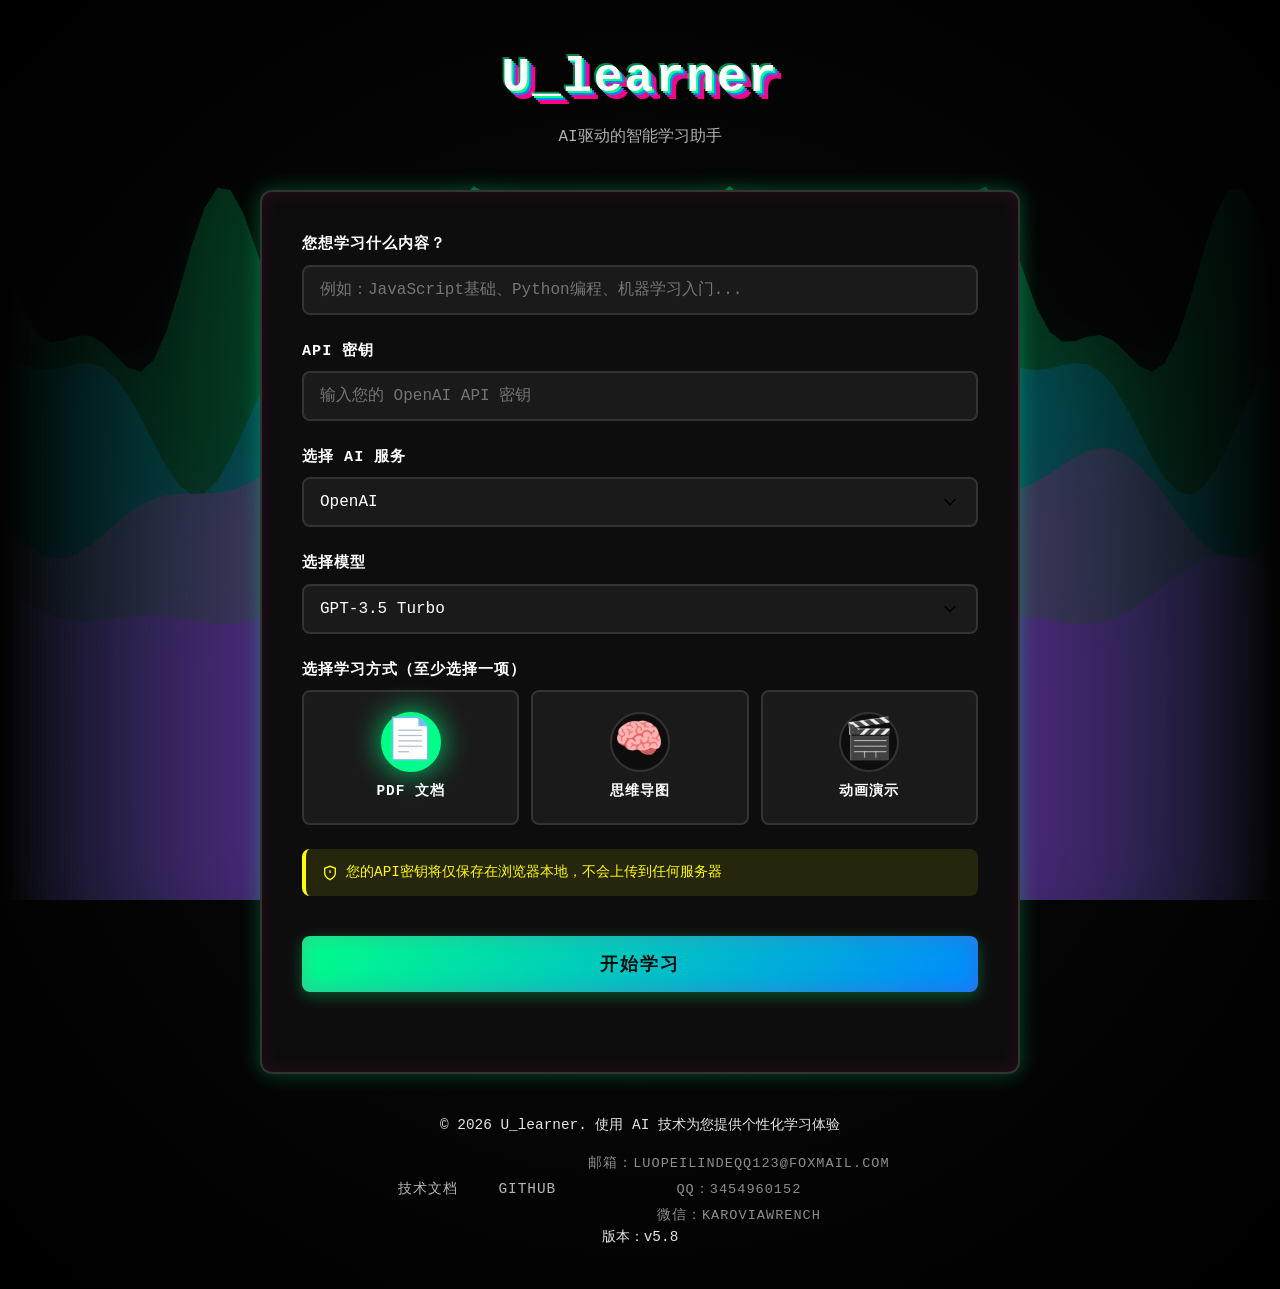
==== commit e5df2d61: "优化 PDF 生成和页面布局（v5.8） 主要更新： - 优化 PDF 样式，采用 Hello Algo 设计风格 - 实现书籍排版标准（首行缩进、两端对齐、分页控制） - 添加 PDF 封面页和目录" ====
--- a/index.html
+++ b/index.html
@@ -57,7 +57,7 @@
                     </div>
 
                     <div class="form-group">
-                        <label>选择学习方式</label>
+                        <label>选择学习方式（至少选择一项）</label>
                         <div class="learning-options">
                             <label class="option-card">
                                 <input type="checkbox" name="learningMode" value="pdf" checked>
@@ -108,13 +108,14 @@
                 <p>&copy; 2026 U_learner. 使用 AI 技术为您提供个性化学习体验</p>
                 <div class="footer-links">
                     <a href="docs.html" target="_blank">技术文档</a>
-                    <a href="https://github.com/Karovia" target="_blank" rel="noopener">GitHub</a>
+                    <a href="https://github.com/Karovia/Karovia.github.io" target="_blank" rel="noopener">GitHub</a>
                     <div class="contact-info">
                         <span>邮箱：luopeilindeqq123@foxmail.com</span>
                         <span>QQ：3454960152</span>
                         <span>微信：KaroviaWrench</span>
                     </div>
                 </div>
+                <p class="version-info">版本：v5.8</p>
             </div>
         </footer>
     </div>
@@ -262,9 +263,9 @@
     <script src="lib/gsap.min.js"></script>
 
     <!-- 应用脚本 -->
-    <script src="config/api-config.js?v=5.1"></script>
-    <script src="js/api.js?v=5.1"></script>
-    <script src="js/app.js?v=5.1"></script>
+    <script src="config/api-config.js?v=5.8"></script>
+    <script src="js/api.js?v=5.8"></script>
+    <script src="js/app.js?v=5.8"></script>
     <script src="js/aurora.js"></script>
 </body>
 </html>
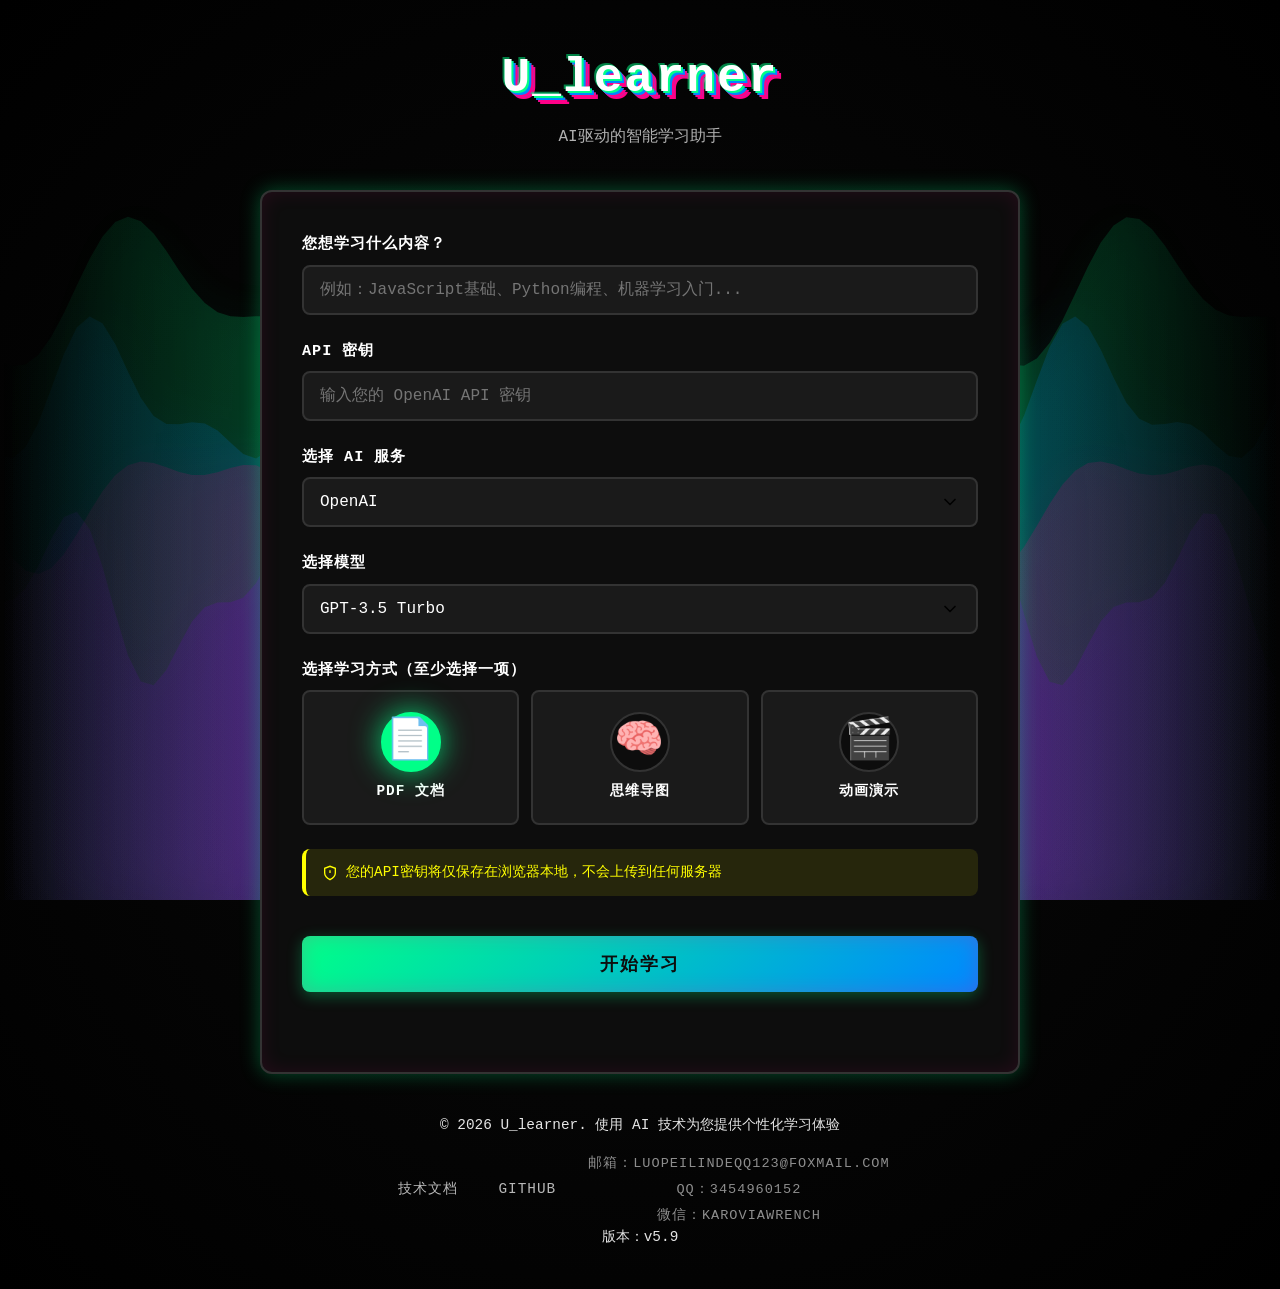
==== commit 8df6cf8d: "PDF 生成全面优化（v5.9） 实施所有优化方案：  ✨ 方案一：增强分页控制 - h1 强制新页面开始，避免尴尬断页 - 标题与后内容不分离 - 代码块、表格、引用块强制完整显示 - 列表项不跨页" ====
--- a/index.html
+++ b/index.html
@@ -115,7 +115,7 @@
                         <span>微信：KaroviaWrench</span>
                     </div>
                 </div>
-                <p class="version-info">版本：v5.8</p>
+                <p class="version-info">版本：v5.9</p>
             </div>
         </footer>
     </div>
@@ -263,9 +263,9 @@
     <script src="lib/gsap.min.js"></script>
 
     <!-- 应用脚本 -->
-    <script src="config/api-config.js?v=5.8"></script>
-    <script src="js/api.js?v=5.8"></script>
-    <script src="js/app.js?v=5.8"></script>
+    <script src="config/api-config.js?v=5.9"></script>
+    <script src="js/api.js?v=5.9"></script>
+    <script src="js/app.js?v=5.9"></script>
     <script src="js/aurora.js"></script>
 </body>
 </html>
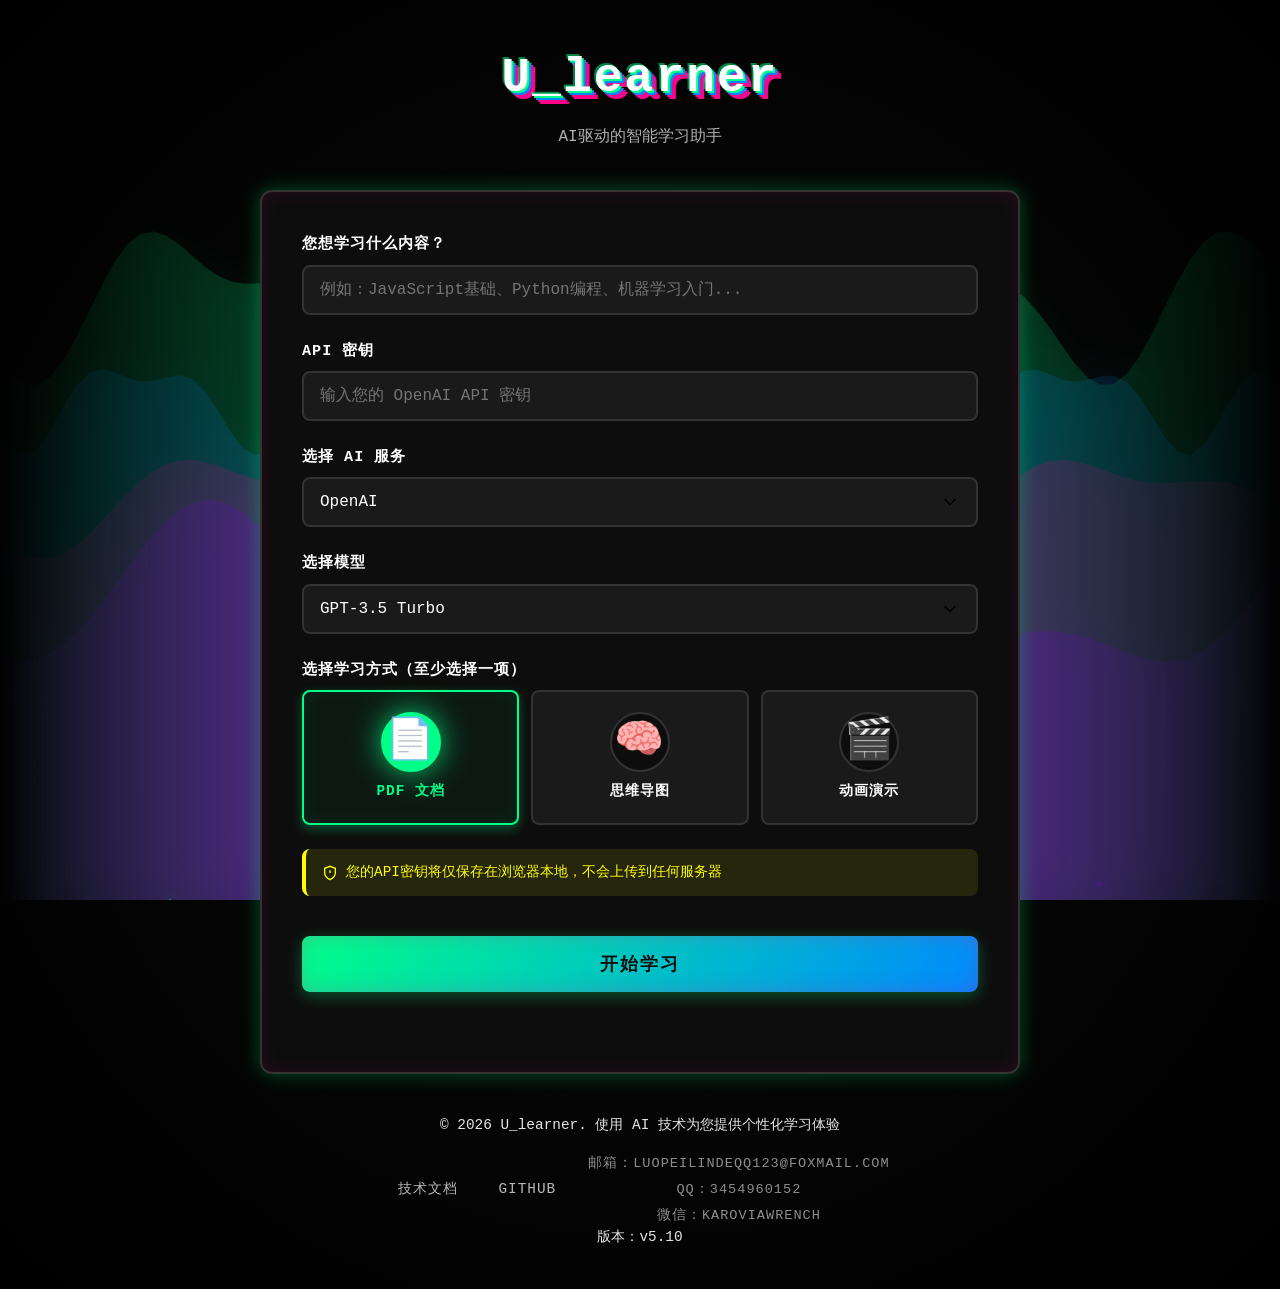
==== commit 8b96eb1b: "修复 PDF 生成问题（v5.10） 主要修复： - 移除不支持的 CSS 渐变背景 - 移除 flexbox 布局，使用传统居中 - 移除 @page 规则和伪元素 - 简化封面页设计，纯色背景 -" ====
--- a/index.html
+++ b/index.html
@@ -115,7 +115,7 @@
                         <span>微信：KaroviaWrench</span>
                     </div>
                 </div>
-                <p class="version-info">版本：v5.9</p>
+                <p class="version-info">版本：v5.10</p>
             </div>
         </footer>
     </div>
@@ -263,9 +263,9 @@
     <script src="lib/gsap.min.js"></script>
 
     <!-- 应用脚本 -->
-    <script src="config/api-config.js?v=5.9"></script>
-    <script src="js/api.js?v=5.9"></script>
-    <script src="js/app.js?v=5.9"></script>
+    <script src="config/api-config.js?v=5.10"></script>
+    <script src="js/api.js?v=5.10"></script>
+    <script src="js/app.js?v=5.10"></script>
     <script src="js/aurora.js"></script>
 </body>
 </html>
--- a/css/style.css
+++ b/css/style.css
@@ -490,11 +490,38 @@
     transform: scale(1.05);
 }
 
-.option-card input[type="checkbox"]:checked ~ .option-icon {
+/* 复选框隐藏 */
+.option-card input[type="checkbox"] {
+    appearance: none;
+    position: absolute;
+    left: -9999px;
+    opacity: 0;
+}
+
+/* 选中状态：图标背景变绿 */
+.option-card:has(input[type="checkbox"]:checked) .option-icon,
+.option-card.selected .option-icon {
     background: var(--primary-color);
     border-color: var(--primary-color);
+    color: #000000;
     animation: pulse 1s ease-in-out;
-    box-shadow: 0 0 20px rgba(0, 255, 136, 0.5);
+    box-shadow: 0 0 30px rgba(0, 255, 136, 0.8);
+}
+
+/* 选中状态：整个卡片边框变绿 */
+.option-card:has(input[type="checkbox"]:checked) .option-label,
+.option-card.selected .option-label {
+    color: var(--primary-color);
+}
+
+/* 选中状态：卡片整体效果 */
+.option-card:has(input[type="checkbox"]:checked),
+.option-card.selected {
+    border-color: var(--primary-color);
+    background: rgba(0, 255, 136, 0.05);
+    box-shadow:
+        0 4px 12px rgba(0, 255, 136, 0.3),
+        inset 0 0 20px rgba(0, 255, 136, 0.05);
 }
 
 .option-card:hover {
@@ -507,17 +534,6 @@
 
 .option-card:active {
     transform: translateY(-2px) scale(1.01);
-}
-
-.option-card input[type="checkbox"] {
-    position: absolute;
-    opacity: 0;
-}
-
-.option-card input[type="checkbox"]:checked ~ .option-icon {
-    background: var(--primary-color);
-    border-color: var(--primary-color);
-    box-shadow: 0 0 30px rgba(0, 255, 136, 0.8);
 }
 
 .option-icon {
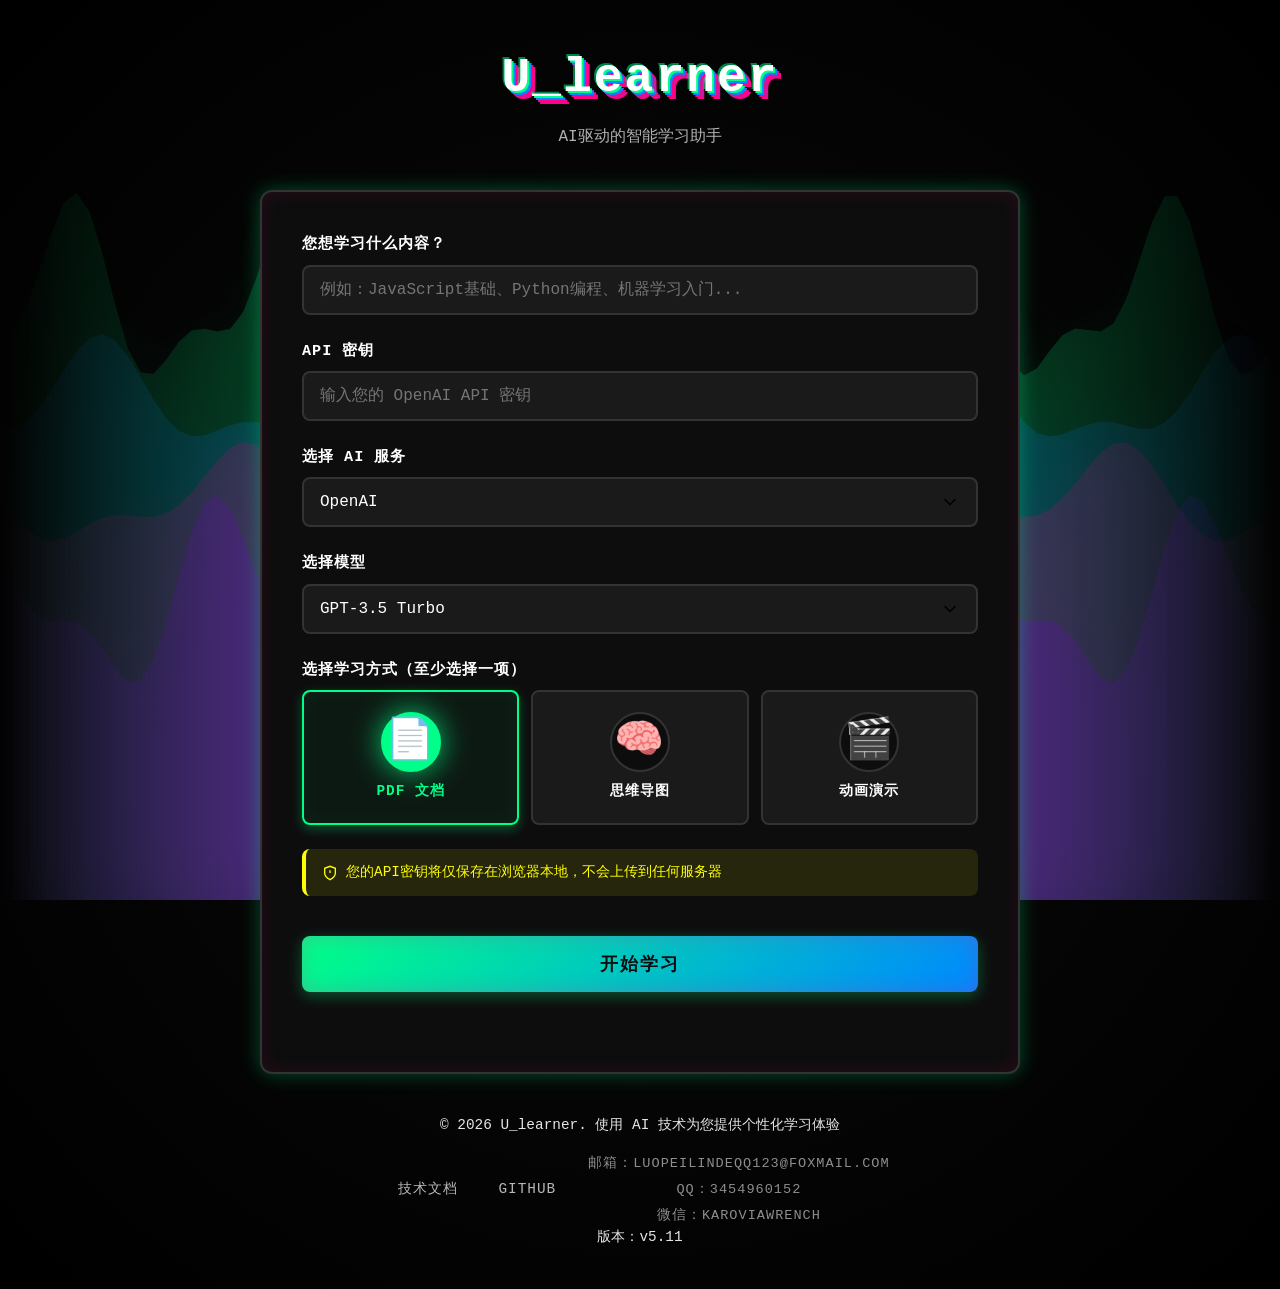
==== commit 8b767705: "修复 PDF 重复内容和分页问题（v5.11） 🔧 修复内容：  ✅ 阶段一：添加完整调试日志 - 原始 Markdown 内容检查 - 一级标题重复检测 - 渲染后 HTML 统计 - 最终内容统计" ====
--- a/index.html
+++ b/index.html
@@ -115,7 +115,7 @@
                         <span>微信：KaroviaWrench</span>
                     </div>
                 </div>
-                <p class="version-info">版本：v5.10</p>
+                <p class="version-info">版本：v5.11</p>
             </div>
         </footer>
     </div>
@@ -263,9 +263,9 @@
     <script src="lib/gsap.min.js"></script>
 
     <!-- 应用脚本 -->
-    <script src="config/api-config.js?v=5.10"></script>
-    <script src="js/api.js?v=5.10"></script>
-    <script src="js/app.js?v=5.10"></script>
+    <script src="config/api-config.js?v=5.11"></script>
+    <script src="js/api.js?v=5.11"></script>
+    <script src="js/app.js?v=5.11"></script>
     <script src="js/aurora.js"></script>
 </body>
 </html>
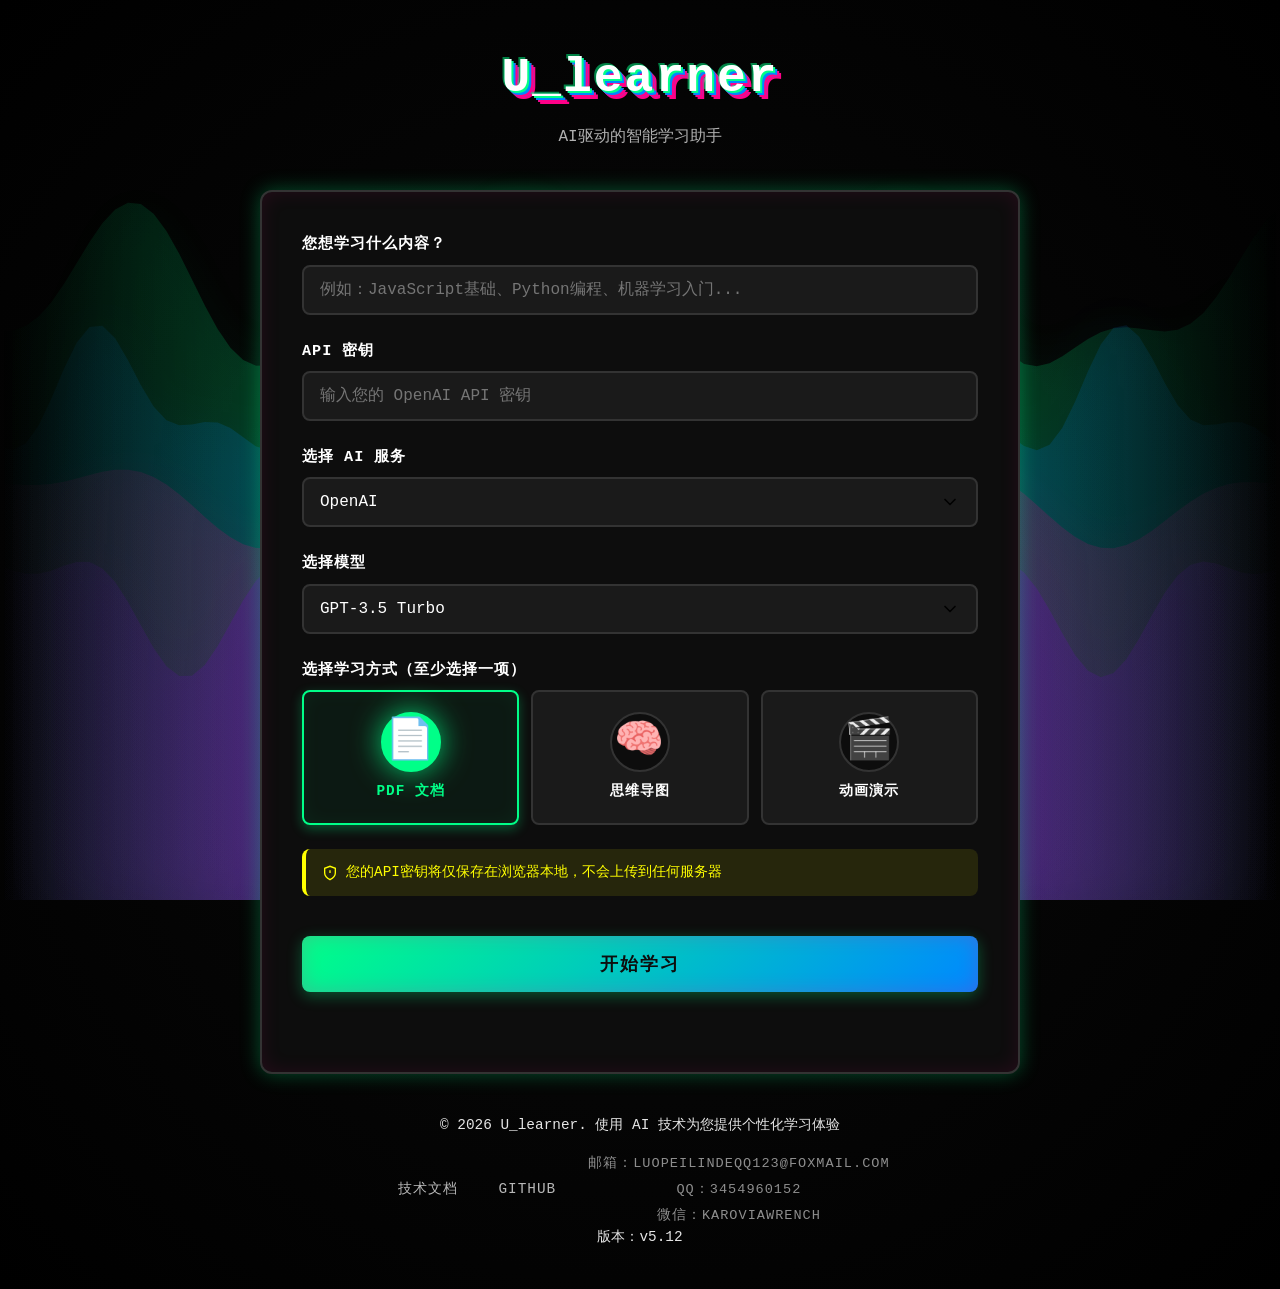
==== commit d11eb523: "增强去重功能（v5.12） 🔧 核心改进： - 扩展去重范围：从H1扩展到H1-H6所有级别 - 使用级别+标题作为唯一键（例如：#|标题, ##|标题） - 添加详细的标题处理日志  📊 调试增强：" ====
--- a/index.html
+++ b/index.html
@@ -115,7 +115,7 @@
                         <span>微信：KaroviaWrench</span>
                     </div>
                 </div>
-                <p class="version-info">版本：v5.11</p>
+                <p class="version-info">版本：v5.12</p>
             </div>
         </footer>
     </div>
@@ -263,9 +263,9 @@
     <script src="lib/gsap.min.js"></script>
 
     <!-- 应用脚本 -->
-    <script src="config/api-config.js?v=5.11"></script>
-    <script src="js/api.js?v=5.11"></script>
-    <script src="js/app.js?v=5.11"></script>
+    <script src="config/api-config.js?v=5.12"></script>
+    <script src="js/api.js?v=5.12"></script>
+    <script src="js/app.js?v=5.12"></script>
     <script src="js/aurora.js"></script>
 </body>
 </html>
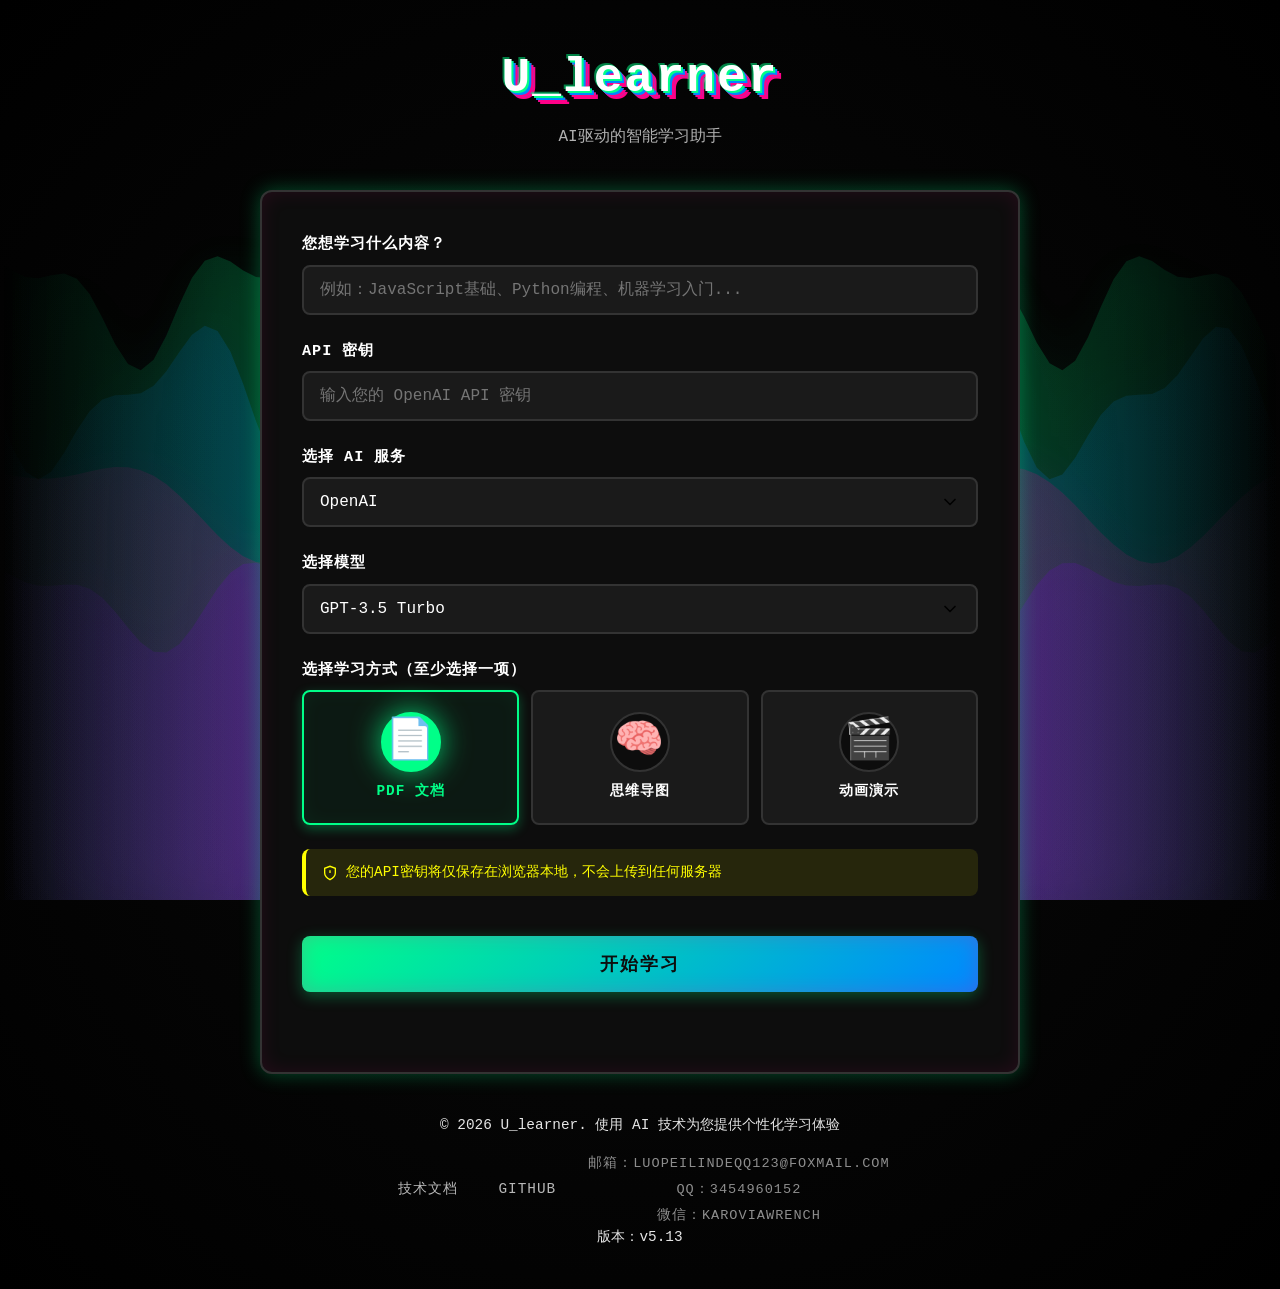
==== commit 20b50dc1: "修复 Markdown 渲染和跨内容去重（v5.13） 🐛 核心Bug修复：  1. Markdown渲染错误 - 修复换行处理：不再破坏HTML标签 - 修复粗体/斜体冲突：使用负向前瞻避免匹配粗体" ====
--- a/index.html
+++ b/index.html
@@ -115,7 +115,7 @@
                         <span>微信：KaroviaWrench</span>
                     </div>
                 </div>
-                <p class="version-info">版本：v5.12</p>
+                <p class="version-info">版本：v5.13</p>
             </div>
         </footer>
     </div>
@@ -263,9 +263,9 @@
     <script src="lib/gsap.min.js"></script>
 
     <!-- 应用脚本 -->
-    <script src="config/api-config.js?v=5.12"></script>
-    <script src="js/api.js?v=5.12"></script>
-    <script src="js/app.js?v=5.12"></script>
+    <script src="config/api-config.js?v=5.13"></script>
+    <script src="js/api.js?v=5.13"></script>
+    <script src="js/app.js?v=5.13"></script>
     <script src="js/aurora.js"></script>
 </body>
 </html>
